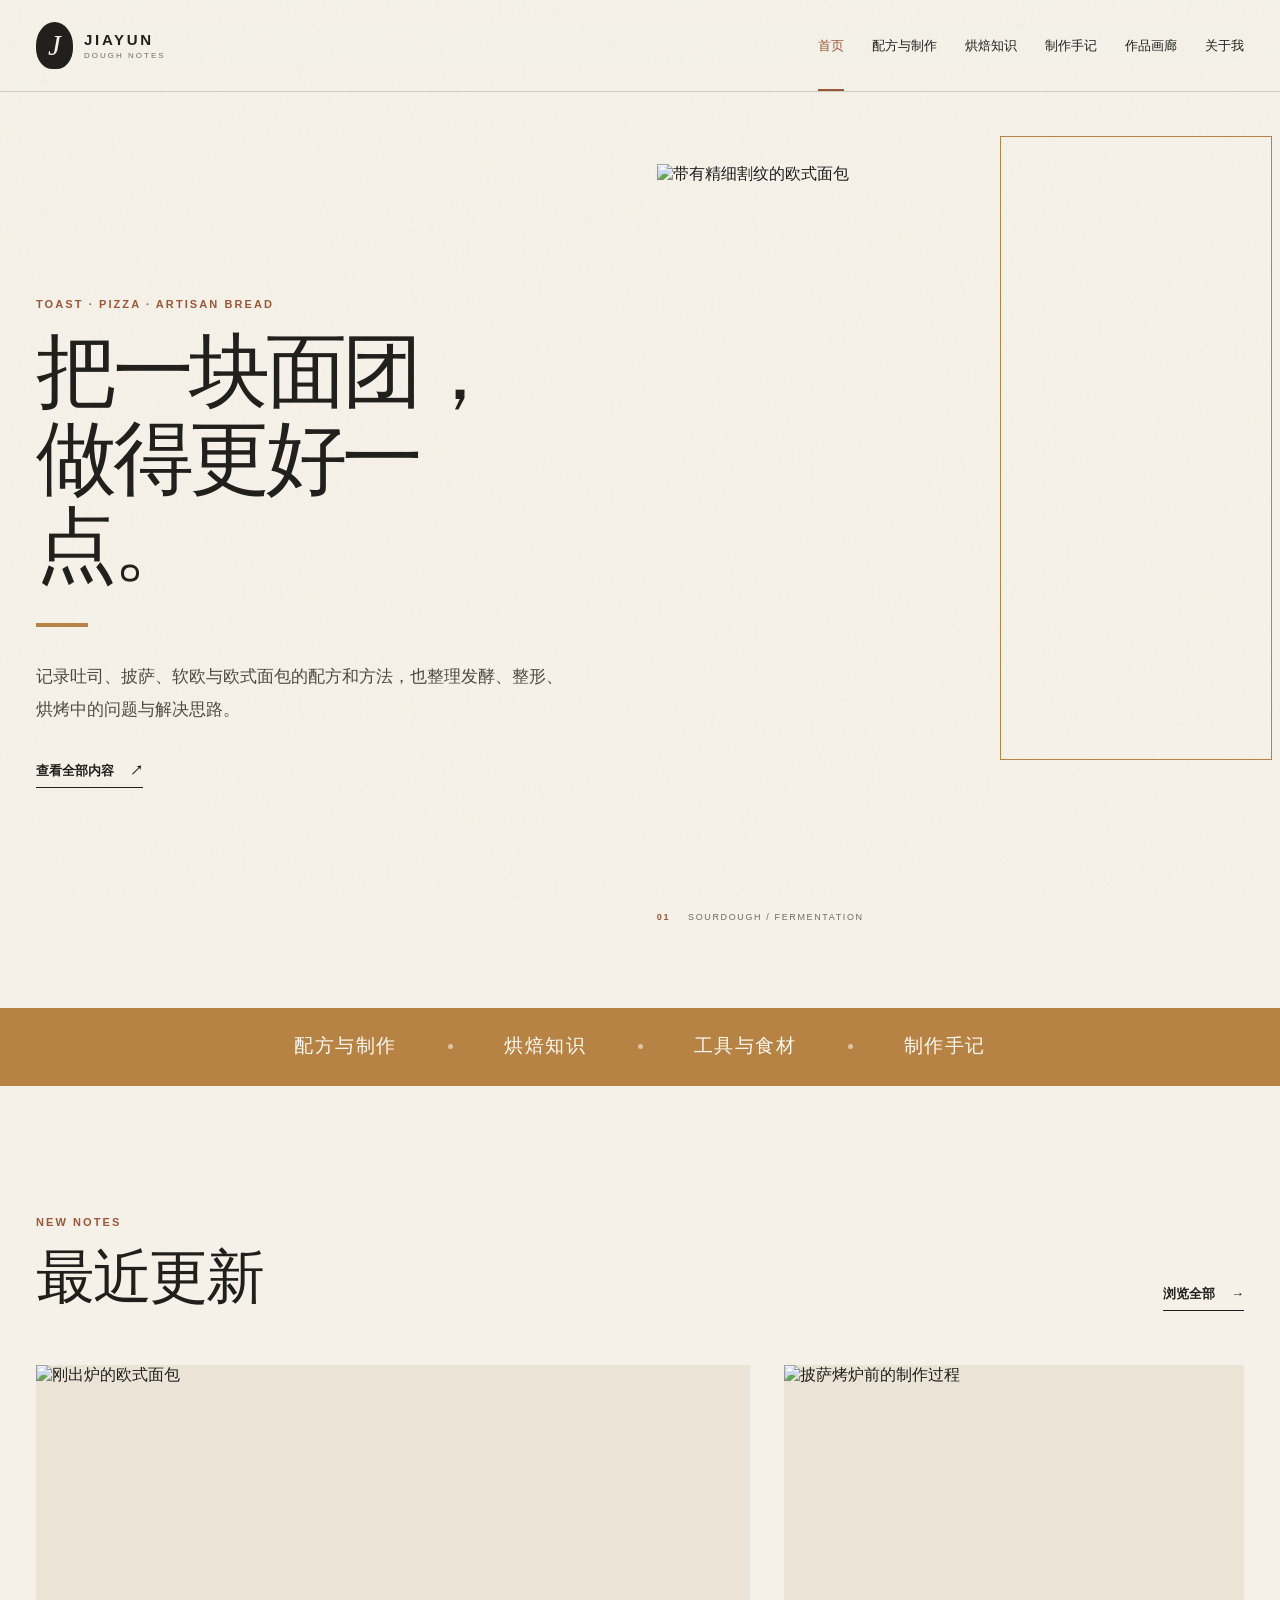
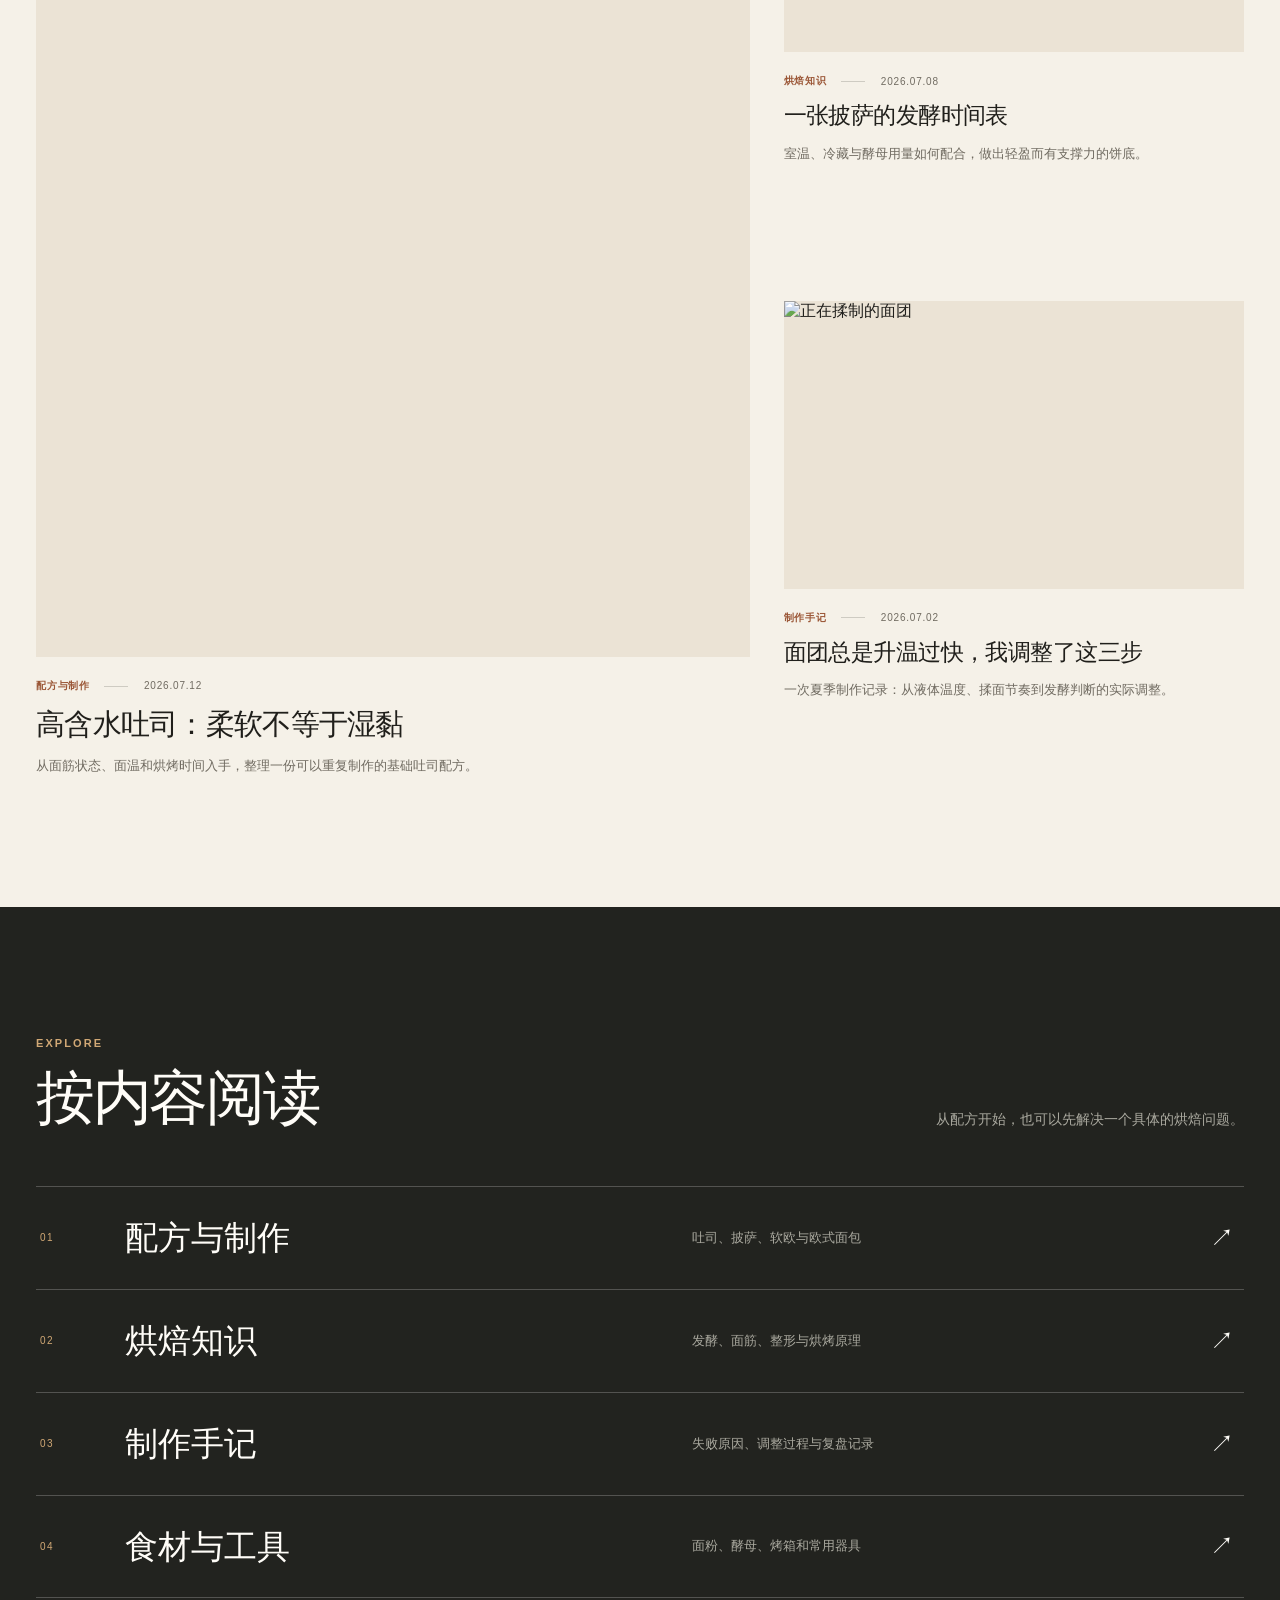
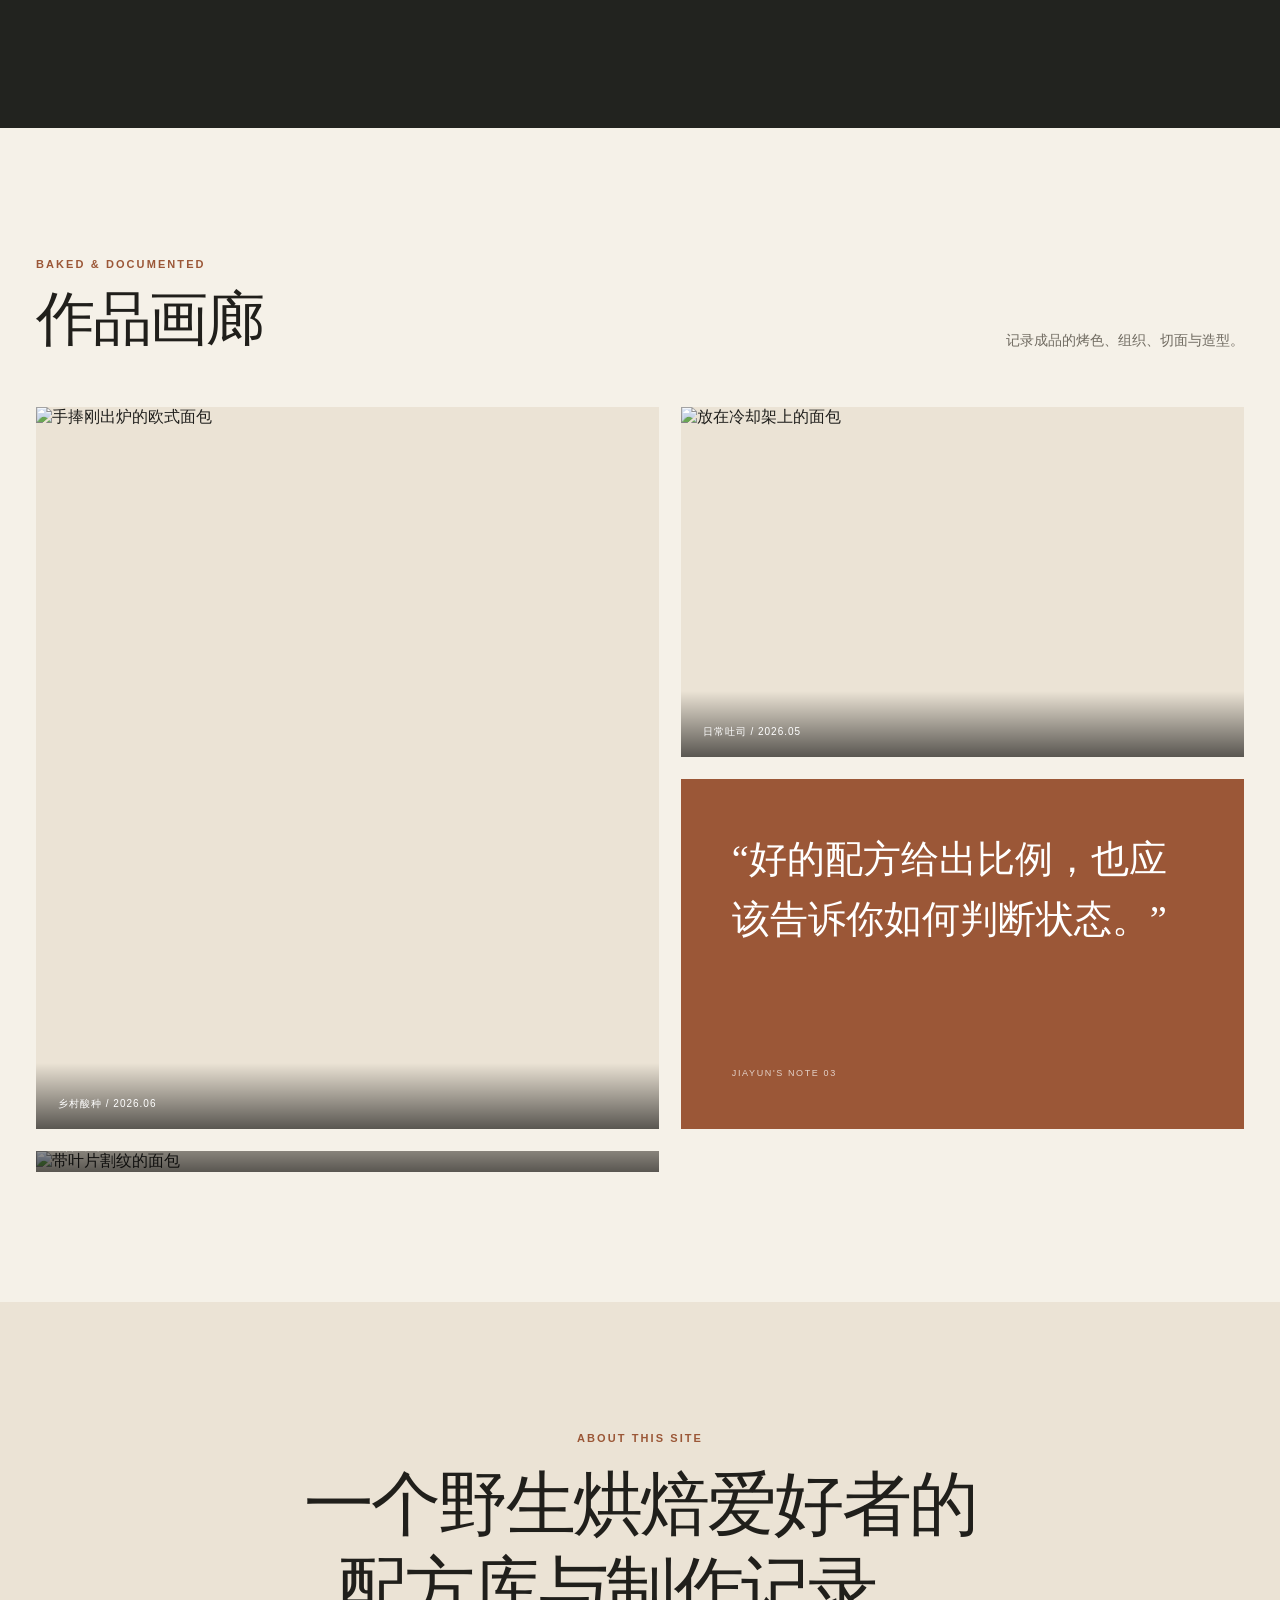
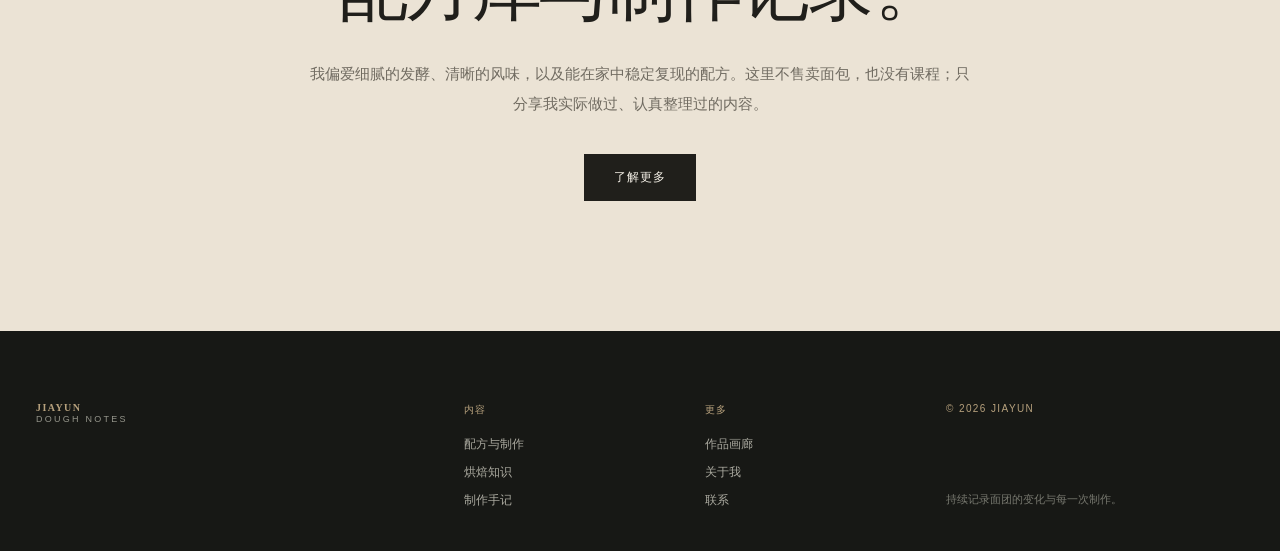
==== index.html @ 70ca7123 "Add files via upload" ====
<!doctype html>
<html lang="zh-CN">
  <head>
    <meta charset="UTF-8" />
    <meta name="viewport" content="width=device-width, initial-scale=1.0" />
    <meta name="description" content="Jiayun 的面团手记：吐司、披萨与欧式面包的配方、烘焙知识和制作记录。" />
    <title>Jiayun 的面团手记</title>
    <link rel="icon" href="public/favicon.svg" type="image/svg+xml" />
    <link rel="stylesheet" href="styles.css" />
    <script src="script.js" defer></script>
  </head>
  <body>
    <header class="site-header">
      <a class="brand" href="index.html" aria-label="返回首页">
        <span class="brand-mark">J</span>
        <span><b>JIAYUN</b><small>DOUGH NOTES</small></span>
      </a>
      <button class="menu-button" type="button" aria-label="打开菜单" aria-expanded="false">
        <span></span><span></span>
      </button>
      <nav class="main-nav" aria-label="主导航">
        <a class="active" href="index.html">首页</a>
        <a href="archive.html?category=recipe">配方与制作</a>
        <a href="archive.html?category=knowledge">烘焙知识</a>
        <a href="archive.html?category=journal">制作手记</a>
        <a href="#gallery">作品画廊</a>
        <a href="about.html">关于我</a>
      </nav>
    </header>

    <main>
      <section class="hero shell">
        <div class="hero-copy">
          <p class="eyebrow">TOAST · PIZZA · ARTISAN BREAD</p>
          <h1>把一块面团，<br />做得更好一点。</h1>
          <p class="hero-intro">记录吐司、披萨、软欧与欧式面包的配方和方法，也整理发酵、整形、烘烤中的问题与解决思路。</p>
          <a class="text-link" href="archive.html">查看全部内容 <span>↗</span></a>
        </div>
        <figure class="hero-visual">
          <img src="public/images/hero.jpg" alt="带有精细割纹的欧式面包" />
          <figcaption><span>01</span> SOURDOUGH / FERMENTATION</figcaption>
        </figure>
      </section>

      <section class="ticker" aria-label="网站内容范围">
        <div>配方与制作</div><i></i><div>烘焙知识</div><i></i><div>工具与食材</div><i></i><div>制作手记</div>
      </section>

      <section class="section shell" id="latest">
        <div class="section-heading">
          <div><p class="eyebrow">NEW NOTES</p><h2>最近更新</h2></div>
          <a class="text-link" href="archive.html">浏览全部 <span>→</span></a>
        </div>

        <div class="feature-grid">
          <article class="feature-card feature-card--lead">
            <a class="card-image" href="post.html"><img src="public/images/loaf.jpg" alt="刚出炉的欧式面包" /></a>
            <div class="card-copy">
              <p class="meta"><span>配方与制作</span><time datetime="2026-07-12">2026.07.12</time></p>
              <h3><a href="post.html">高含水吐司：柔软不等于湿黏</a></h3>
              <p>从面筋状态、面温和烘烤时间入手，整理一份可以重复制作的基础吐司配方。</p>
            </div>
          </article>

          <article class="feature-card">
            <a class="card-image" href="post.html"><img src="public/images/pizza-oven.jpg" alt="披萨烤炉前的制作过程" /></a>
            <div class="card-copy">
              <p class="meta"><span>烘焙知识</span><time datetime="2026-07-08">2026.07.08</time></p>
              <h3><a href="post.html">一张披萨的发酵时间表</a></h3>
              <p>室温、冷藏与酵母用量如何配合，做出轻盈而有支撑力的饼底。</p>
            </div>
          </article>

          <article class="feature-card">
            <a class="card-image" href="post.html"><img src="public/images/dough.jpg" alt="正在揉制的面团" /></a>
            <div class="card-copy">
              <p class="meta"><span>制作手记</span><time datetime="2026-07-02">2026.07.02</time></p>
              <h3><a href="post.html">面团总是升温过快，我调整了这三步</a></h3>
              <p>一次夏季制作记录：从液体温度、揉面节奏到发酵判断的实际调整。</p>
            </div>
          </article>
        </div>
      </section>

      <section class="section section--dark" id="categories">
        <div class="shell">
          <div class="section-heading section-heading--light">
            <div><p class="eyebrow">EXPLORE</p><h2>按内容阅读</h2></div>
            <p class="section-note">从配方开始，也可以先解决一个具体的烘焙问题。</p>
          </div>
          <div class="category-list">
            <a href="archive.html?category=recipe"><span>01</span><h3>配方与制作</h3><p>吐司、披萨、软欧与欧式面包</p><b>↗</b></a>
            <a href="archive.html?category=knowledge"><span>02</span><h3>烘焙知识</h3><p>发酵、面筋、整形与烘烤原理</p><b>↗</b></a>
            <a href="archive.html?category=journal"><span>03</span><h3>制作手记</h3><p>失败原因、调整过程与复盘记录</p><b>↗</b></a>
            <a href="archive.html?category=tools"><span>04</span><h3>食材与工具</h3><p>面粉、酵母、烤箱和常用器具</p><b>↗</b></a>
          </div>
        </div>
      </section>

      <section class="section shell" id="gallery">
        <div class="section-heading">
          <div><p class="eyebrow">BAKED & DOCUMENTED</p><h2>作品画廊</h2></div>
          <p class="section-note">记录成品的烤色、组织、切面与造型。</p>
        </div>
        <div class="gallery-grid">
          <figure class="gallery-item gallery-item--tall"><img src="public/images/hands.jpg" alt="手捧刚出炉的欧式面包" /><figcaption>乡村酸种 / 2026.06</figcaption></figure>
          <figure class="gallery-item"><img src="public/images/rack.jpg" alt="放在冷却架上的面包" /><figcaption>日常吐司 / 2026.05</figcaption></figure>
          <figure class="gallery-item gallery-item--text"><blockquote>“好的配方给出比例，也应该告诉你如何判断状态。”</blockquote><span>JIAYUN'S NOTE 03</span></figure>
          <figure class="gallery-item"><img src="public/images/loaf.jpg" alt="带叶片割纹的面包" /><figcaption>割纹练习 / 2026.04</figcaption></figure>
        </div>
      </section>

      <section class="about-strip">
        <div class="shell about-strip__inner">
          <p class="eyebrow">ABOUT THIS SITE</p>
          <h2>一个野生烘焙爱好者的<br />配方库与制作记录。</h2>
          <p>我偏爱细腻的发酵、清晰的风味，以及能在家中稳定复现的配方。这里不售卖面包，也没有课程；只分享我实际做过、认真整理过的内容。</p>
          <a class="button" href="about.html">了解更多</a>
        </div>
      </section>
    </main>

    <footer class="site-footer">
      <div class="shell footer-grid">
        <div><p class="footer-logo">JIAYUN<br /><span>DOUGH NOTES</span></p></div>
        <div><p>内容</p><a href="archive.html?category=recipe">配方与制作</a><a href="archive.html?category=knowledge">烘焙知识</a><a href="archive.html?category=journal">制作手记</a></div>
        <div><p>更多</p><a href="#gallery">作品画廊</a><a href="about.html">关于我</a><a href="mailto:hello@example.com">联系</a></div>
        <div class="footer-note"><p>© 2026 JIAYUN</p><span>持续记录面团的变化与每一次制作。</span></div>
      </div>
    </footer>
  </body>
</html>
---- styles.css ----
:root {
  --paper: #f5f1e8;
  --paper-deep: #ebe3d5;
  --ink: #201f1b;
  --muted: #706b61;
  --line: rgba(32, 31, 27, 0.18);
  --wheat: #b78345;
  --rust: #9b5737;
  --olive: #66705b;
  --dark: #22231f;
  --white: #fffdf8;
  --sans: Inter, "Helvetica Neue", "PingFang SC", "Microsoft YaHei", Arial, sans-serif;
  --serif: "Iowan Old Style", "Noto Serif SC", "Songti SC", STSong, Georgia, serif;
}

* { box-sizing: border-box; }

html { scroll-behavior: smooth; }

body {
  margin: 0;
  background: var(--paper);
  color: var(--ink);
  font-family: var(--sans);
  -webkit-font-smoothing: antialiased;
}

body::before {
  content: "";
  position: fixed;
  inset: 0;
  pointer-events: none;
  opacity: .22;
  z-index: 20;
  background-image: url("data:image/svg+xml,%3Csvg viewBox='0 0 160 160' xmlns='http://www.w3.org/2000/svg'%3E%3Cfilter id='n'%3E%3CfeTurbulence type='fractalNoise' baseFrequency='.9' numOctaves='3' stitchTiles='stitch'/%3E%3C/filter%3E%3Crect width='100%25' height='100%25' filter='url(%23n)' opacity='.08'/%3E%3C/svg%3E");
}

a { color: inherit; text-decoration: none; }
img { display: block; width: 100%; }
.shell { width: min(1280px, calc(100% - 72px)); margin-inline: auto; }

.site-header {
  height: 92px;
  width: 100%;
  display: flex;
  align-items: center;
  justify-content: space-between;
  padding: 0 36px;
  border-bottom: 1px solid var(--line);
  background: rgba(245, 241, 232, .91);
  backdrop-filter: blur(14px);
  position: sticky;
  top: 0;
  z-index: 10;
}

.brand { display: flex; align-items: center; gap: 11px; }
.brand-mark {
  display: grid;
  place-items: center;
  width: 37px;
  height: 47px;
  background: var(--ink);
  color: var(--paper);
  font: italic 29px/.9 var(--serif);
  border-radius: 50% 50% 44% 44%;
}
.brand > span:last-child { display: flex; flex-direction: column; line-height: 1; }
.brand b { font-size: 15px; letter-spacing: .18em; }
.brand small { margin-top: 5px; font-size: 8px; letter-spacing: .25em; color: var(--muted); }
.main-nav { display: flex; align-items: center; gap: 28px; font-size: 13px; }
.main-nav a { padding-block: 36px 34px; border-bottom: 2px solid transparent; transition: color .2s, border-color .2s; }
.main-nav a:hover, .main-nav a.active { color: var(--rust); border-color: var(--rust); }
.menu-button { display: none; }

.hero {
  min-height: calc(100vh - 92px);
  display: grid;
  grid-template-columns: .95fr 1.05fr;
  gap: clamp(36px, 7vw, 112px);
  align-items: center;
  padding-block: 72px 86px;
}

.eyebrow {
  margin: 0 0 18px;
  font-size: 11px;
  font-weight: 700;
  letter-spacing: .19em;
  color: var(--rust);
}

.hero h1, .page-intro h1, .article-header h1, .about-title h1 {
  margin: 0;
  font: 500 clamp(52px, 6.3vw, 96px)/1.08 var(--serif);
  letter-spacing: -.055em;
}

.hero h1::after {
  content: "";
  display: block;
  width: 52px;
  height: 4px;
  margin: 34px 0;
  background: var(--wheat);
}

.hero-intro { max-width: 530px; margin: 0 0 35px; font-size: 17px; line-height: 1.9; color: #4d4941; }
.text-link { display: inline-flex; align-items: center; gap: 16px; font-size: 13px; font-weight: 700; border-bottom: 1px solid var(--ink); padding-bottom: 7px; }
.text-link span { transition: transform .2s; }
.text-link:hover span { transform: translate(3px, -3px); }
.hero-visual { margin: 0; position: relative; }
.hero-visual::before {
  content: "";
  position: absolute;
  width: 46%;
  height: 82%;
  right: -28px;
  top: -28px;
  border: 1px solid var(--wheat);
  z-index: -1;
}
.hero-visual img { aspect-ratio: 4/5; object-fit: cover; object-position: center 45%; filter: saturate(.8) contrast(1.03); }
.hero-visual figcaption { display: flex; gap: 18px; margin-top: 14px; font-size: 9px; letter-spacing: .18em; color: var(--muted); }
.hero-visual figcaption span { color: var(--rust); font-weight: 700; }

.ticker {
  min-height: 78px;
  padding: 20px 36px;
  display: flex;
  align-items: center;
  justify-content: center;
  gap: clamp(18px, 4vw, 64px);
  background: var(--wheat);
  color: #fffaf1;
  font: 500 clamp(15px, 1.5vw, 21px)/1.3 var(--serif);
  letter-spacing: .08em;
}
.ticker i { width: 5px; height: 5px; background: currentColor; border-radius: 50%; opacity: .55; }

.section { padding-block: 130px; }
.section-heading { display: flex; justify-content: space-between; align-items: flex-end; margin-bottom: 54px; }
.section-heading h2 { margin: 0; font: 500 clamp(38px, 4.6vw, 64px)/1.1 var(--serif); letter-spacing: -.04em; }
.section-note { max-width: 390px; margin: 0; color: var(--muted); line-height: 1.8; font-size: 14px; }

.feature-grid { display: grid; grid-template-columns: 1.55fr 1fr; gap: 60px 34px; }
.feature-card { min-width: 0; }
.feature-card--lead { grid-row: span 2; }
.card-image { display: block; overflow: hidden; background: var(--paper-deep); }
.card-image img { aspect-ratio: 16/10; object-fit: cover; filter: saturate(.75); transition: transform .6s ease, filter .3s; }
.feature-card--lead .card-image img { aspect-ratio: 4/5; }
.card-image:hover img { transform: scale(1.025); filter: saturate(.92); }
.card-copy { padding-top: 22px; }
.meta { display: flex; gap: 16px; align-items: center; margin: 0 0 13px; color: var(--muted); font-size: 10px; letter-spacing: .08em; text-transform: uppercase; }
.meta span { color: var(--rust); font-weight: 700; }
.meta span::after { content: ""; display: inline-block; vertical-align: middle; width: 24px; height: 1px; margin-left: 14px; background: var(--line); }
.card-copy h3 { margin: 0 0 11px; font: 500 clamp(24px, 2.25vw, 38px)/1.28 var(--serif); letter-spacing: -.025em; }
.feature-card:not(.feature-card--lead) .card-copy h3 { font-size: clamp(21px, 1.8vw, 28px); }
.card-copy h3 a, .archive-card h2 a { background: linear-gradient(var(--rust), var(--rust)) 0 100%/0 1px no-repeat; transition: background-size .3s; }
.card-copy h3 a:hover, .archive-card h2 a:hover { background-size: 100% 1px; }
.card-copy > p:last-child { margin: 0; max-width: 560px; color: var(--muted); font-size: 13px; line-height: 1.8; }

.section--dark { background: var(--dark); color: var(--white); }
.section-heading--light { align-items: end; }
.section-heading--light .section-note { color: #aaa99f; }
.section-heading--light .eyebrow { color: #d1a875; }
.category-list { border-top: 1px solid rgba(255,255,255,.22); }
.category-list a {
  display: grid;
  grid-template-columns: 65px 1.1fr 1fr 30px;
  align-items: center;
  gap: 20px;
  padding: 31px 4px;
  border-bottom: 1px solid rgba(255,255,255,.22);
  transition: padding .25s, background .25s;
}
.category-list a:hover { padding-inline: 18px; background: rgba(255,255,255,.04); }
.category-list span { color: #d1a875; font-size: 10px; letter-spacing: .15em; }
.category-list h3 { margin: 0; font: 400 clamp(24px, 2.6vw, 38px)/1.2 var(--serif); }
.category-list p { margin: 0; color: #aaa99f; font-size: 13px; }
.category-list b { font-size: 24px; font-weight: 400; }

.gallery-grid { display: grid; grid-template-columns: 1.05fr .95fr; grid-template-rows: repeat(2, minmax(240px, 350px)); gap: 22px; }
.gallery-item { margin: 0; position: relative; overflow: hidden; background: var(--paper-deep); }
.gallery-item--tall { grid-row: 1 / 3; }
.gallery-item img { width: 100%; height: 100%; object-fit: cover; filter: saturate(.7); transition: transform .6s, filter .3s; }
.gallery-item:hover img { transform: scale(1.025); filter: saturate(.9); }
.gallery-item figcaption { position: absolute; inset: auto 0 0; padding: 34px 22px 18px; background: linear-gradient(transparent, rgba(0,0,0,.62)); color: white; font-size: 10px; letter-spacing: .1em; }
.gallery-item--text { display: flex; flex-direction: column; justify-content: space-between; padding: clamp(28px, 4vw, 60px); background: var(--rust); color: white; }
.gallery-item--text blockquote { margin: 0; max-width: 600px; font: 400 clamp(24px, 3vw, 42px)/1.55 var(--serif); }
.gallery-item--text span { font-size: 9px; letter-spacing: .18em; opacity: .72; }

.about-strip { padding-block: 130px; background: var(--paper-deep); text-align: center; }
.about-strip__inner { max-width: 880px; }
.about-strip h2 { margin: 0 auto 28px; font: 500 clamp(42px, 5.5vw, 72px)/1.2 var(--serif); letter-spacing: -.04em; }
.about-strip__inner > p:not(.eyebrow) { max-width: 660px; margin: 0 auto 35px; color: var(--muted); font-size: 15px; line-height: 2; }
.button { display: inline-block; padding: 15px 30px; background: var(--ink); color: var(--paper); font-size: 12px; letter-spacing: .08em; transition: background .2s, transform .2s; }
.button:hover { background: var(--rust); transform: translateY(-2px); }

.site-footer { padding-block: 72px 42px; background: #171815; color: #e5dfd4; }
.footer-grid { display: grid; grid-template-columns: 1.5fr .75fr .75fr 1.2fr; gap: 55px; }
.footer-logo { margin: 0; font: 600 27px/1.05 var(--serif); letter-spacing: .05em; }
.footer-logo span { font: 9px/1 var(--sans); letter-spacing: .25em; color: #95958b; }
.footer-grid > div:not(:first-child) { display: flex; flex-direction: column; align-items: flex-start; gap: 11px; }
.footer-grid > div > p:first-child { margin: 0 0 8px; color: #b7a17d; font-size: 10px; letter-spacing: .14em; text-transform: uppercase; }
.footer-grid a { font-size: 12px; color: #aaa99f; }
.footer-grid a:hover { color: white; }
.footer-note { justify-content: space-between; }
.footer-note span { color: #77786f; font-size: 11px; line-height: 1.7; }

/* Archive */
.archive-page { padding-block: 110px 140px; min-height: 80vh; }
.page-intro { display: grid; grid-template-columns: 1fr 1fr; align-items: end; gap: 40px; padding-bottom: 70px; border-bottom: 1px solid var(--line); }
.page-intro .eyebrow { grid-column: 1 / -1; margin-bottom: -12px; }
.page-intro h1 { font-size: clamp(56px, 7vw, 96px); }
.page-intro > p:last-child { margin: 0 0 10px; max-width: 480px; color: var(--muted); line-height: 1.8; }
.filters { display: flex; gap: 28px; padding: 27px 0; margin-bottom: 55px; border-bottom: 1px solid var(--line); overflow-x: auto; scrollbar-width: none; }
.filters a { flex: none; color: var(--muted); font-size: 12px; padding-bottom: 4px; border-bottom: 1px solid transparent; }
.filters a.active { color: var(--rust); border-color: var(--rust); }
.archive-grid { display: grid; grid-template-columns: repeat(3, 1fr); gap: 64px 28px; }
.archive-card[hidden] { display: none; }
.archive-card > a:first-child { display: block; overflow: hidden; }
.archive-card img { aspect-ratio: 4/3; object-fit: cover; filter: saturate(.72); transition: transform .5s; }
.archive-card > a:first-child:hover img { transform: scale(1.03); }
.archive-card .meta { margin-top: 18px; }
.archive-card h2 { margin: 0 0 9px; font: 500 24px/1.35 var(--serif); }
.archive-card > p:last-child { margin: 0; color: var(--muted); font-size: 12px; line-height: 1.7; }
.empty-state { padding: 90px 0; text-align: center; color: var(--muted); }

/* Article */
.article-header { max-width: 1000px; padding-block: 110px 70px; text-align: center; }
.article-header h1 { font-size: clamp(54px, 7vw, 92px); }
.article-deck { max-width: 680px; margin: 30px auto; color: var(--muted); font: 400 18px/1.8 var(--serif); }
.article-byline { display: flex; justify-content: center; flex-wrap: wrap; gap: 24px; color: var(--muted); font-size: 10px; letter-spacing: .08em; }
.article-hero { margin: 0; padding: 0 36px; }
.article-hero img { width: 100%; max-height: 78vh; object-fit: cover; object-position: center 53%; }
.article-layout { display: grid; grid-template-columns: 220px minmax(0, 700px); gap: clamp(45px, 8vw, 130px); justify-content: center; padding-block: 100px 130px; }
.article-aside { position: sticky; top: 130px; align-self: start; display: flex; flex-direction: column; gap: 13px; padding-top: 18px; border-top: 1px solid var(--ink); }
.article-aside p { margin: 0 0 9px; color: var(--rust); font-size: 10px; letter-spacing: .12em; }
.article-aside a { color: var(--muted); font-size: 12px; }
.article-aside a:hover { color: var(--rust); }
.article-body { font: 400 17px/2 var(--serif); }
.article-body > .lead { margin-top: 0; font-size: 22px; line-height: 1.8; }
.article-body h2 { scroll-margin-top: 130px; margin: 70px 0 20px; font: 600 34px/1.3 var(--serif); letter-spacing: -.02em; }
.article-body p { margin: 0 0 22px; }
.article-body figure { margin: 55px 0; }
.article-body figure img { max-height: 650px; object-fit: cover; }
.article-body figcaption { margin-top: 12px; color: var(--muted); font: 11px/1.7 var(--sans); }
.article-body table { width: 100%; border-collapse: collapse; margin: 25px 0 45px; font: 13px/1.5 var(--sans); }
.article-body th, .article-body td { padding: 14px 12px; border-bottom: 1px solid var(--line); text-align: left; }
.article-body td:last-child { text-align: right; color: var(--muted); }
.article-body ol { margin: 0; padding-left: 25px; }
.article-body li { margin-bottom: 16px; padding-left: 8px; }
.note-box { margin: 42px 0; padding: 28px 32px; background: var(--paper-deep); border-left: 3px solid var(--wheat); }
.note-box span { color: var(--rust); font: 700 10px/1 var(--sans); letter-spacing: .13em; }
.note-box p { margin: 12px 0 0; }
.article-end { margin-top: 60px !important; text-align: center; color: var(--muted); font: 10px/1 var(--sans); letter-spacing: .18em; }
.next-reading { padding-bottom: 130px; }
.next-reading > a { display: grid; grid-template-columns: 100px 1fr 50px; align-items: center; gap: 20px; padding: 30px 0; border-block: 1px solid var(--line); }
.next-reading span { font-size: 11px; color: var(--muted); }
.next-reading h2 { margin: 0; font: 500 clamp(26px, 3vw, 42px)/1.3 var(--serif); }
.next-reading b { font-size: 30px; font-weight: 400; }

/* About */
.about-page { display: grid; grid-template-columns: .82fr 1.18fr; gap: 30px 90px; padding-block: 110px 140px; }
.about-title { grid-column: 1 / -1; padding-bottom: 65px; }
.about-title h1 { font-size: clamp(58px, 7vw, 104px); }
.about-image img { height: 750px; object-fit: cover; filter: saturate(.72); }
.about-copy { padding-top: 90px; max-width: 580px; }
.about-copy h2 { margin: 0 0 30px; font: 500 40px/1.3 var(--serif); }
.about-copy > p { margin: 0 0 24px; color: #4d4941; font: 400 16px/2 var(--serif); }
.about-facts { margin-top: 55px; border-top: 1px solid var(--line); }
.about-facts div { display: grid; grid-template-columns: 100px 1fr; gap: 18px; padding: 19px 0; border-bottom: 1px solid var(--line); }
.about-facts span { color: var(--muted); font-size: 10px; }
.about-facts b { font-size: 12px; font-weight: 500; }

@media (max-width: 900px) {
  .shell { width: min(100% - 40px, 720px); }
  .site-header { height: 74px; padding-inline: 20px; }
  .main-nav { position: fixed; inset: 74px 0 auto; display: none; flex-direction: column; align-items: stretch; gap: 0; padding: 28px 20px 34px; background: var(--paper); border-bottom: 1px solid var(--line); }
  .main-nav a { padding: 15px 0; border-bottom: 1px solid var(--line); font: 500 22px/1.2 var(--serif); }
  .main-nav a.active { border-bottom-color: var(--rust); }
  .menu-open .main-nav { display: flex; }
  .menu-button { display: flex; width: 40px; height: 40px; padding: 10px 3px; border: 0; background: transparent; flex-direction: column; justify-content: center; gap: 7px; }
  .menu-button span { width: 30px; height: 1px; background: var(--ink); transition: transform .2s; }
  .menu-open .menu-button span:first-child { transform: translateY(4px) rotate(45deg); }
  .menu-open .menu-button span:last-child { transform: translateY(-4px) rotate(-45deg); }
  .hero { min-height: auto; grid-template-columns: 1fr; padding-block: 70px 80px; }
  .hero-copy { max-width: 650px; }
  .hero h1 { font-size: clamp(51px, 12vw, 76px); }
  .hero-visual { width: calc(100% - 18px); margin-left: auto; }
  .ticker { justify-content: flex-start; overflow-x: auto; white-space: nowrap; }
  .section { padding-block: 90px; }
  .feature-grid { grid-template-columns: 1fr 1fr; }
  .feature-card--lead { grid-column: 1 / -1; grid-row: auto; }
  .feature-card--lead .card-image img { aspect-ratio: 16/10; }
  .category-list a { grid-template-columns: 45px 1fr 30px; }
  .category-list p { display: none; }
  .footer-grid { grid-template-columns: 1fr 1fr; }
  .page-intro { grid-template-columns: 1fr; }
  .page-intro .eyebrow { margin-bottom: 0; }
  .archive-grid { grid-template-columns: 1fr 1fr; }
  .article-layout { grid-template-columns: 1fr; }
  .article-aside { display: none; }
  .about-page { grid-template-columns: 1fr; }
  .about-title { grid-column: auto; }
  .about-image img { height: 75vh; max-height: 680px; }
  .about-copy { padding-top: 40px; }
}

@media (max-width: 600px) {
  .shell { width: calc(100% - 32px); }
  .brand-mark { width: 32px; height: 41px; font-size: 25px; }
  .brand b { font-size: 13px; }
  .hero { gap: 52px; padding-block: 55px 68px; }
  .hero h1 { font-size: 48px; }
  .hero h1::after { margin-block: 27px; }
  .hero-intro { font-size: 15px; }
  .hero-visual::before { right: -12px; top: -12px; }
  .ticker { min-height: 63px; padding-inline: 20px; font-size: 14px; }
  .section { padding-block: 74px; }
  .section-heading { align-items: flex-start; gap: 24px; margin-bottom: 36px; }
  .section-heading h2 { font-size: 40px; }
  .section-heading .text-link { display: none; }
  .section-heading--light { flex-direction: column; }
  .feature-grid { grid-template-columns: 1fr; gap: 54px; }
  .feature-card--lead { grid-column: auto; }
  .feature-card--lead .card-image img, .card-image img { aspect-ratio: 4/3; }
  .category-list a { grid-template-columns: 34px 1fr 24px; padding-block: 25px; }
  .category-list h3 { font-size: 25px; }
  .gallery-grid { grid-template-columns: 1fr; grid-template-rows: 420px 260px 300px 260px; }
  .gallery-item--tall { grid-row: auto; }
  .about-strip { padding-block: 85px; }
  .about-strip h2 { font-size: 40px; }
  .footer-grid { grid-template-columns: 1fr 1fr; gap: 46px 25px; }
  .footer-grid > div:first-child, .footer-note { grid-column: 1 / -1; }
  .archive-page { padding-block: 70px 100px; }
  .page-intro { padding-bottom: 48px; }
  .page-intro h1 { font-size: 53px; }
  .filters { margin-inline: -16px; padding-inline: 16px; gap: 24px; }
  .archive-grid { grid-template-columns: 1fr; gap: 54px; }
  .article-header { padding-block: 75px 50px; }
  .article-header h1 { font-size: 46px; }
  .article-deck { font-size: 16px; }
  .article-hero { padding: 0; }
  .article-hero img { aspect-ratio: 4/5; }
  .article-layout { padding-block: 70px 90px; }
  .article-body { font-size: 16px; }
  .article-body > .lead { font-size: 20px; }
  .article-body h2 { font-size: 29px; }
  .next-reading > a { grid-template-columns: 1fr 30px; }
  .next-reading span { grid-column: 1 / -1; }
  .about-page { padding-block: 75px 100px; }
  .about-title { padding-bottom: 35px; }
  .about-title h1 { font-size: 52px; }
  .about-image img { height: 65vh; }
}

@media (prefers-reduced-motion: reduce) {
  * { scroll-behavior: auto !important; transition-duration: 0.01ms !important; }
}
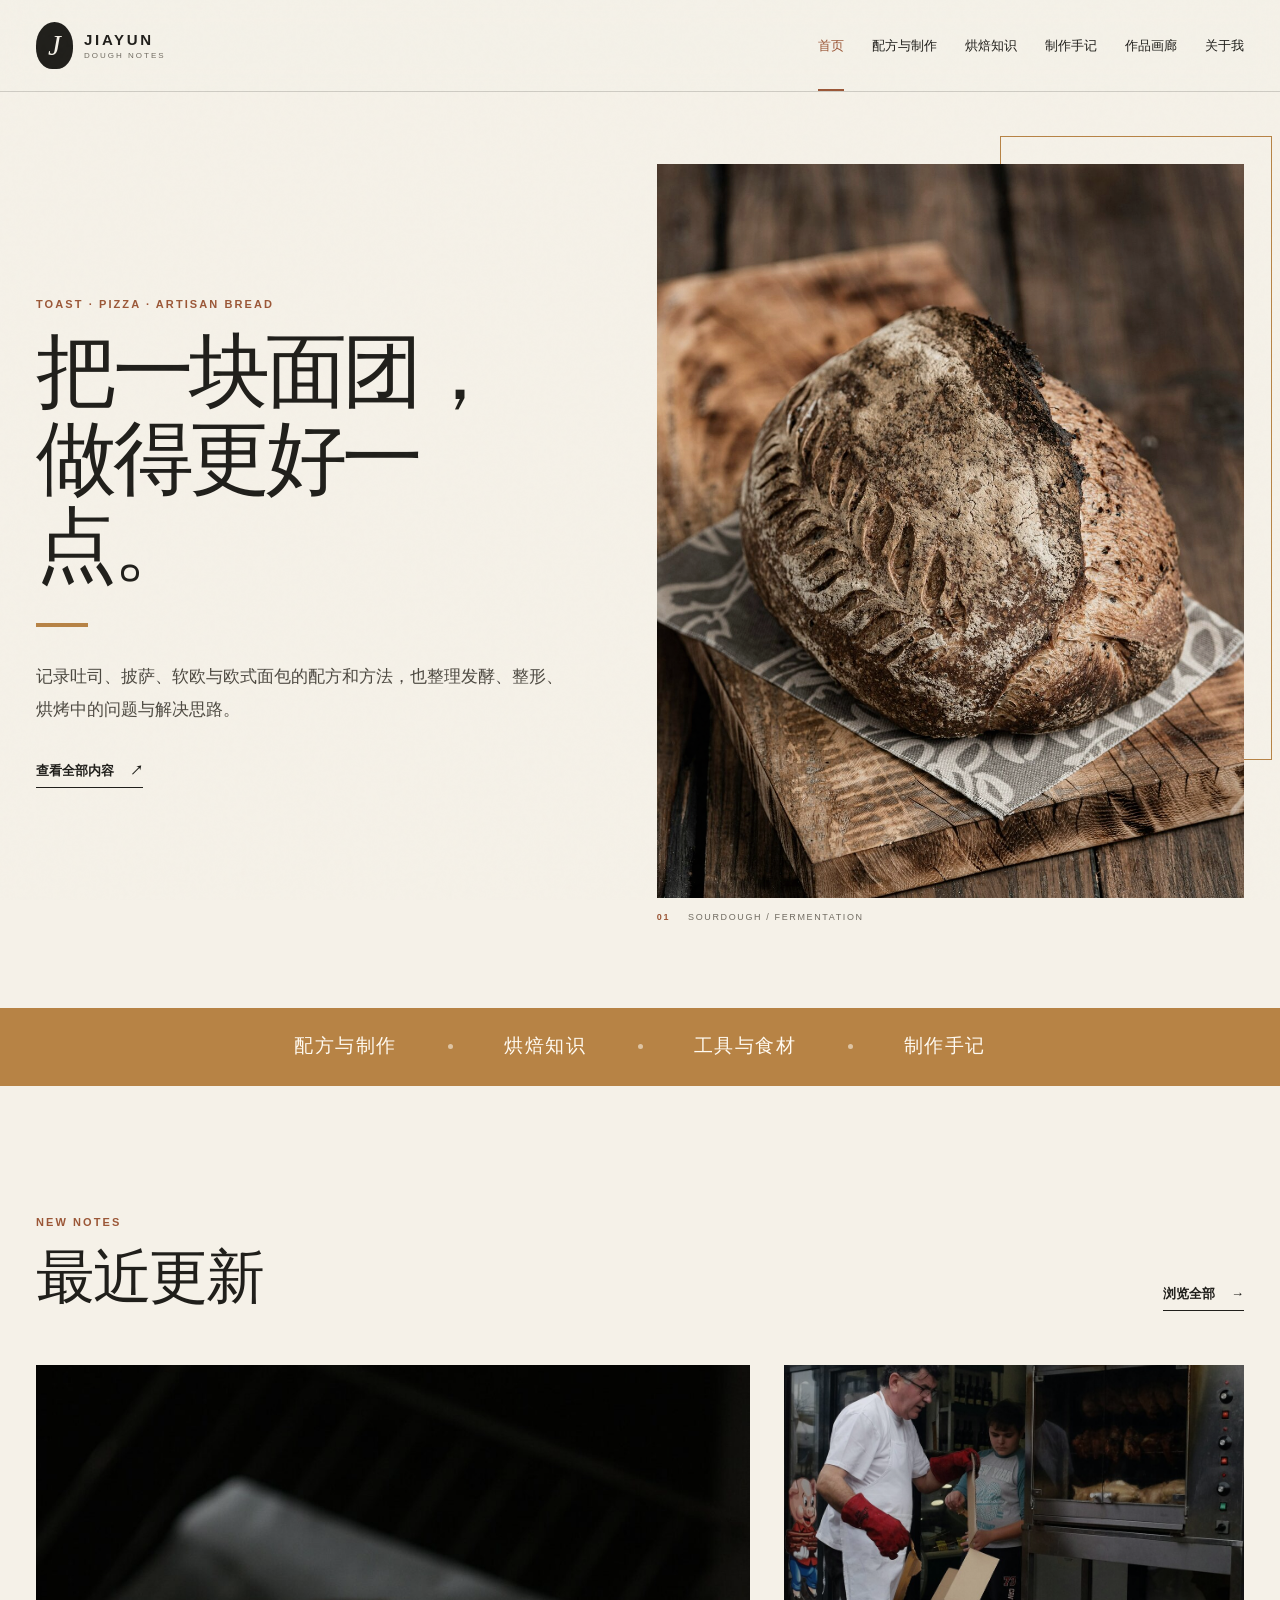
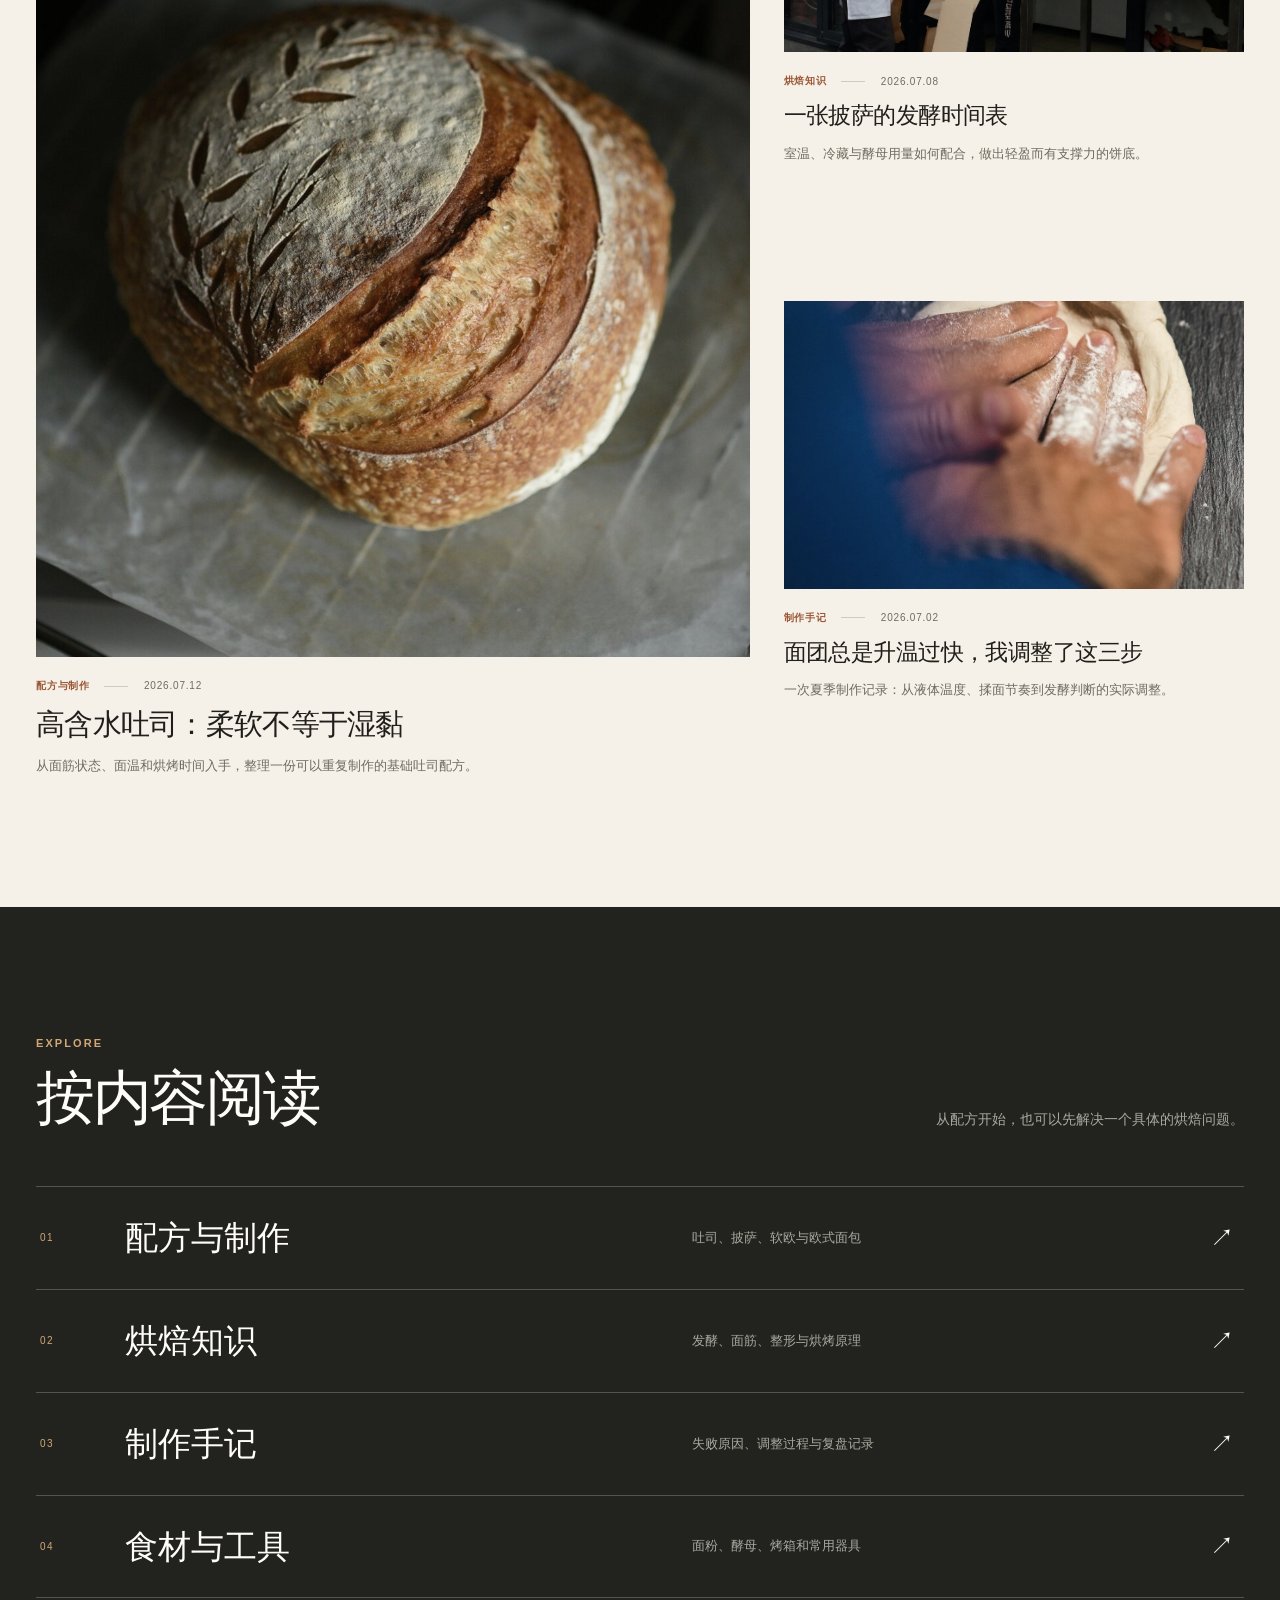
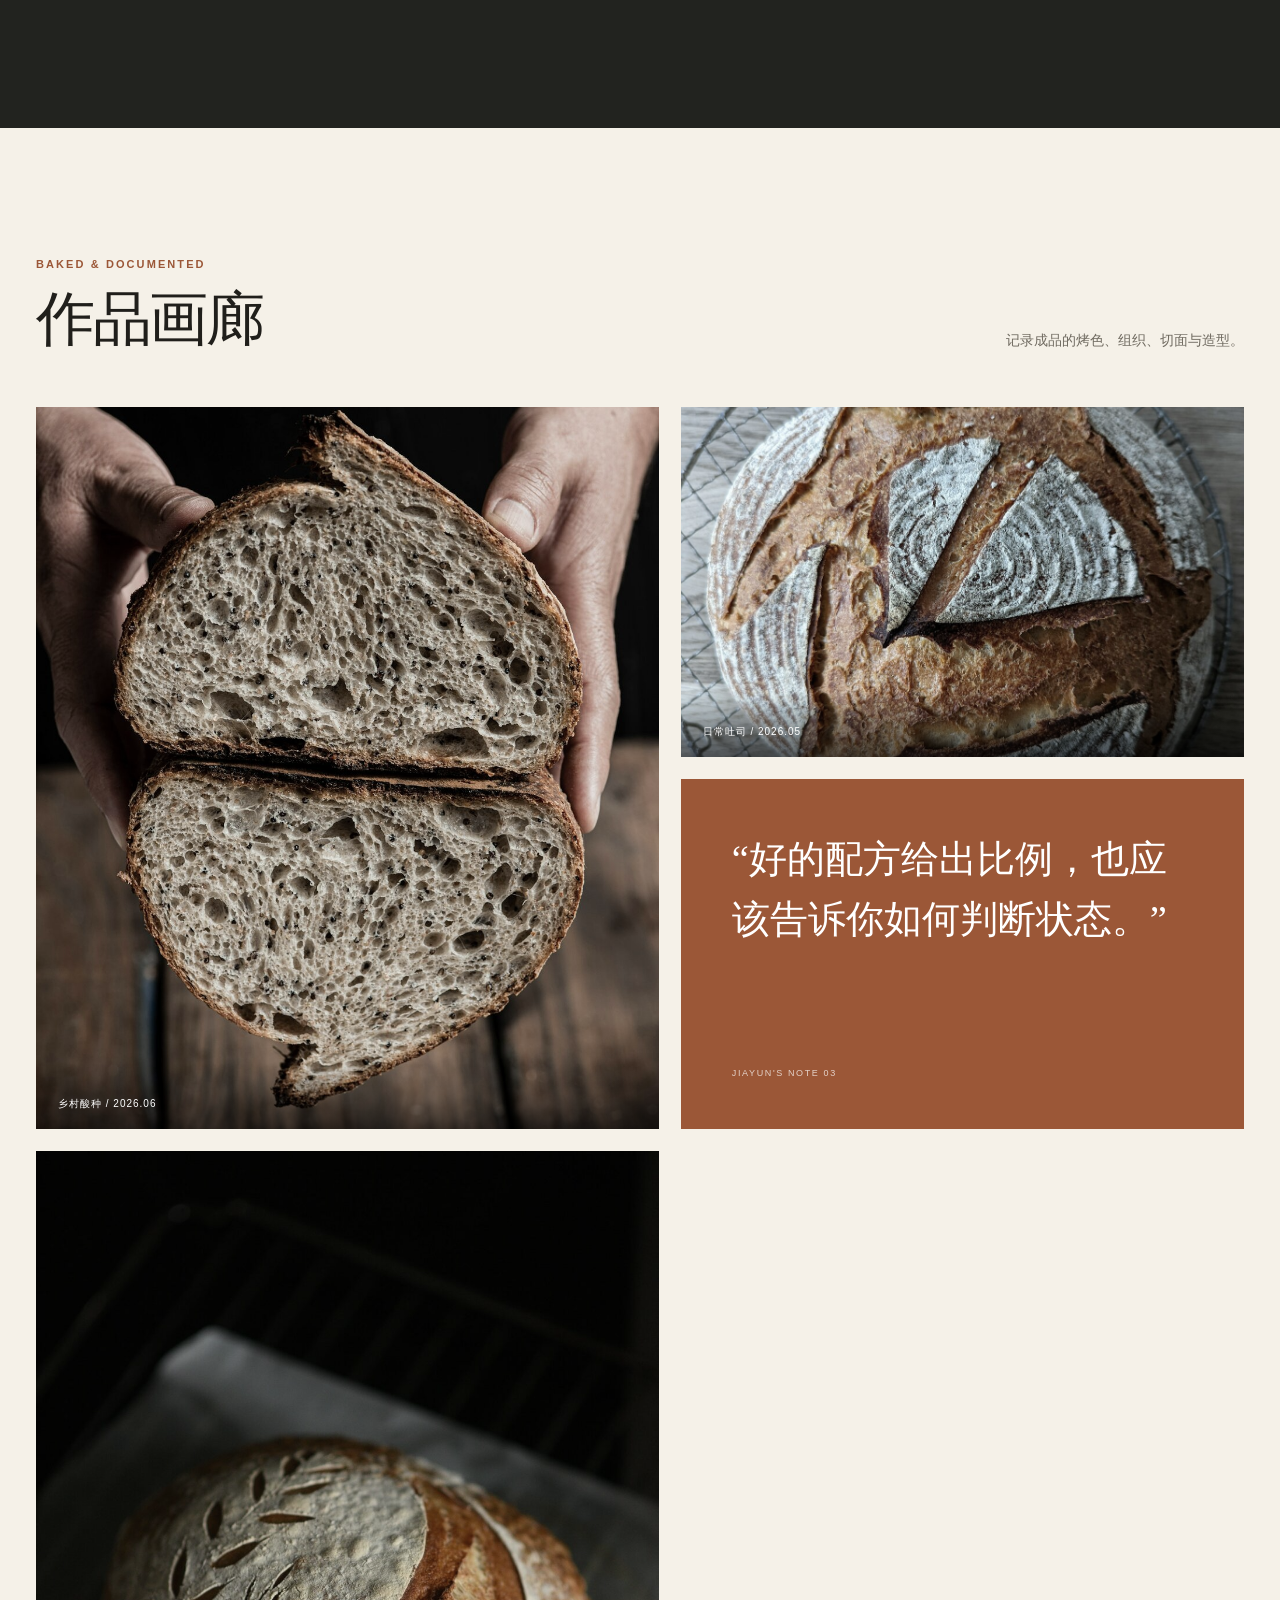
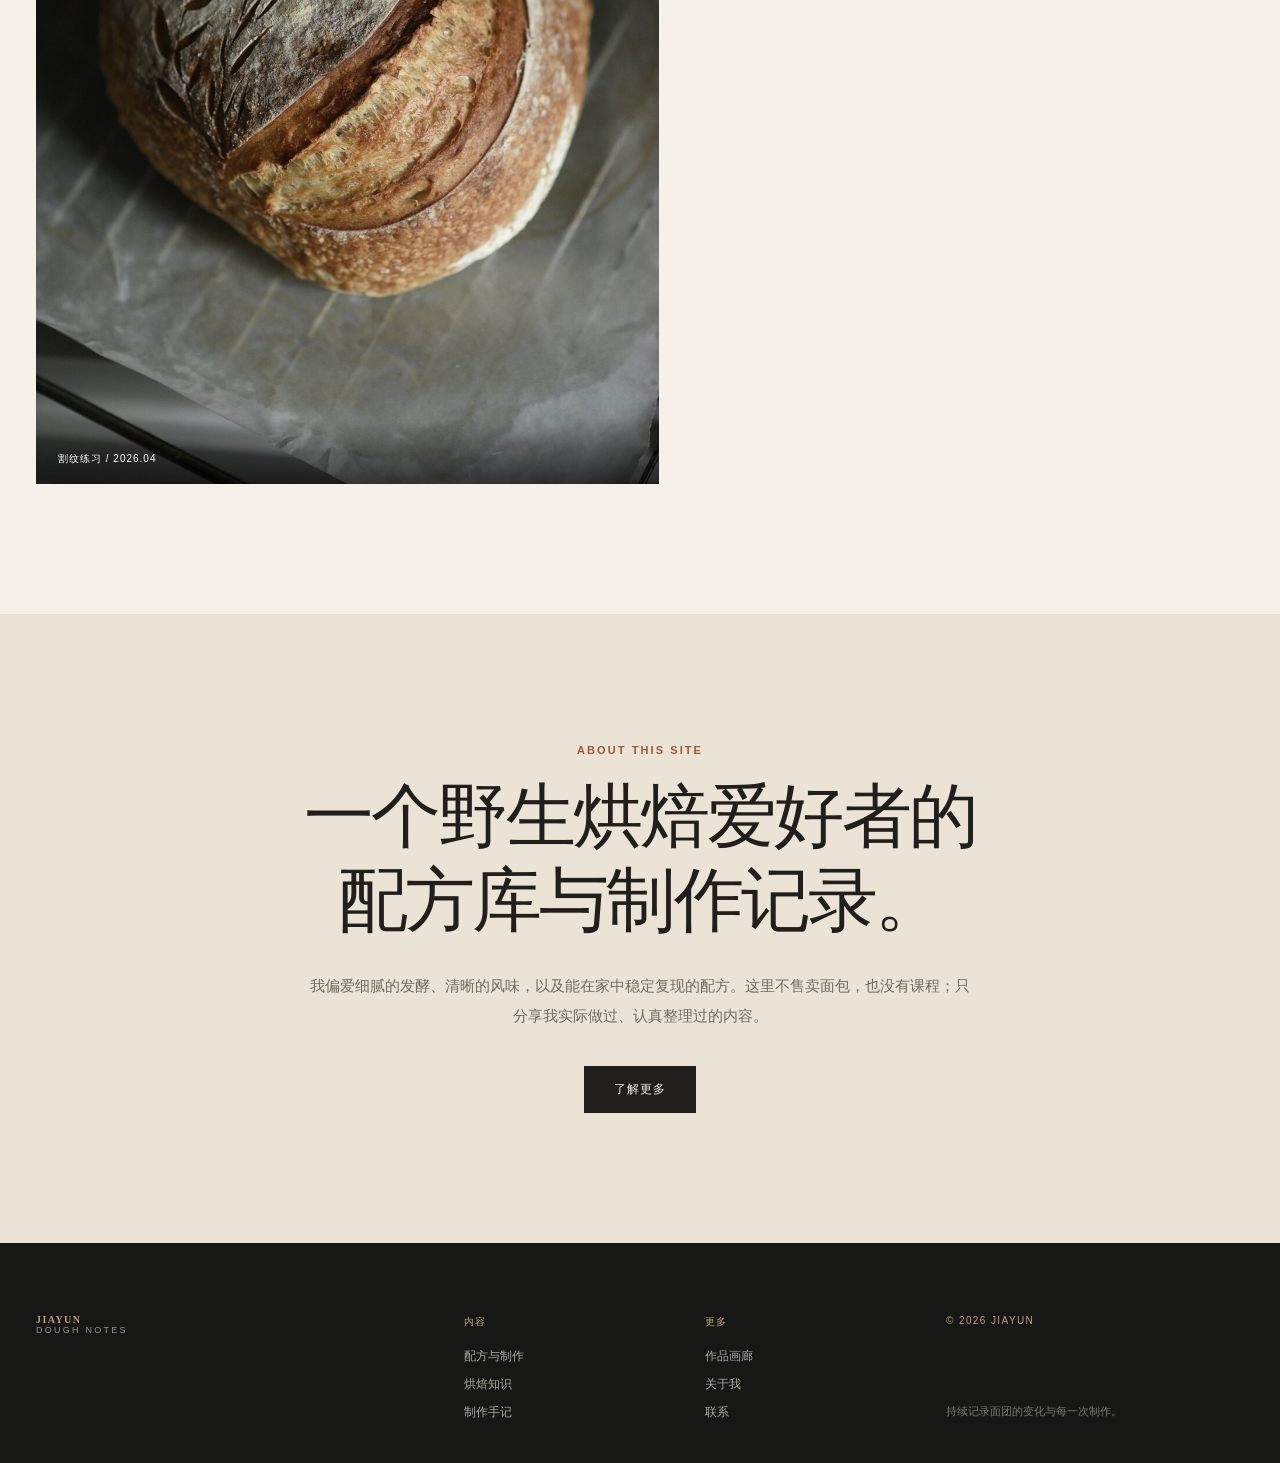
==== commit 99e11be2: "Add files via upload" ====
--- a/index.html
+++ b/index.html
@@ -5,7 +5,7 @@
     <meta name="viewport" content="width=device-width, initial-scale=1.0" />
     <meta name="description" content="Jiayun 的面团手记：吐司、披萨与欧式面包的配方、烘焙知识和制作记录。" />
     <title>Jiayun 的面团手记</title>
-    <link rel="icon" href="public/favicon.svg" type="image/svg+xml" />
+    <link rel="icon" href="favicon.svg" type="image/svg+xml" />
     <link rel="stylesheet" href="styles.css" />
     <script src="script.js" defer></script>
   </head>
@@ -37,7 +37,7 @@
           <a class="text-link" href="archive.html">查看全部内容 <span>↗</span></a>
         </div>
         <figure class="hero-visual">
-          <img src="public/images/hero.jpg" alt="带有精细割纹的欧式面包" />
+          <img src="hero.jpg" alt="带有精细割纹的欧式面包" />
           <figcaption><span>01</span> SOURDOUGH / FERMENTATION</figcaption>
         </figure>
       </section>
@@ -54,7 +54,7 @@
 
         <div class="feature-grid">
           <article class="feature-card feature-card--lead">
-            <a class="card-image" href="post.html"><img src="public/images/loaf.jpg" alt="刚出炉的欧式面包" /></a>
+            <a class="card-image" href="post.html"><img src="loaf.jpg" alt="刚出炉的欧式面包" /></a>
             <div class="card-copy">
               <p class="meta"><span>配方与制作</span><time datetime="2026-07-12">2026.07.12</time></p>
               <h3><a href="post.html">高含水吐司：柔软不等于湿黏</a></h3>
@@ -63,7 +63,7 @@
           </article>
 
           <article class="feature-card">
-            <a class="card-image" href="post.html"><img src="public/images/pizza-oven.jpg" alt="披萨烤炉前的制作过程" /></a>
+            <a class="card-image" href="post.html"><img src="pizza-oven.jpg" alt="披萨烤炉前的制作过程" /></a>
             <div class="card-copy">
               <p class="meta"><span>烘焙知识</span><time datetime="2026-07-08">2026.07.08</time></p>
               <h3><a href="post.html">一张披萨的发酵时间表</a></h3>
@@ -72,7 +72,7 @@
           </article>
 
           <article class="feature-card">
-            <a class="card-image" href="post.html"><img src="public/images/dough.jpg" alt="正在揉制的面团" /></a>
+            <a class="card-image" href="post.html"><img src="dough.jpg" alt="正在揉制的面团" /></a>
             <div class="card-copy">
               <p class="meta"><span>制作手记</span><time datetime="2026-07-02">2026.07.02</time></p>
               <h3><a href="post.html">面团总是升温过快，我调整了这三步</a></h3>
@@ -103,10 +103,10 @@
           <p class="section-note">记录成品的烤色、组织、切面与造型。</p>
         </div>
         <div class="gallery-grid">
-          <figure class="gallery-item gallery-item--tall"><img src="public/images/hands.jpg" alt="手捧刚出炉的欧式面包" /><figcaption>乡村酸种 / 2026.06</figcaption></figure>
-          <figure class="gallery-item"><img src="public/images/rack.jpg" alt="放在冷却架上的面包" /><figcaption>日常吐司 / 2026.05</figcaption></figure>
+          <figure class="gallery-item gallery-item--tall"><img src="hands.jpg" alt="手捧刚出炉的欧式面包" /><figcaption>乡村酸种 / 2026.06</figcaption></figure>
+          <figure class="gallery-item"><img src="rack.jpg" alt="放在冷却架上的面包" /><figcaption>日常吐司 / 2026.05</figcaption></figure>
           <figure class="gallery-item gallery-item--text"><blockquote>“好的配方给出比例，也应该告诉你如何判断状态。”</blockquote><span>JIAYUN'S NOTE 03</span></figure>
-          <figure class="gallery-item"><img src="public/images/loaf.jpg" alt="带叶片割纹的面包" /><figcaption>割纹练习 / 2026.04</figcaption></figure>
+          <figure class="gallery-item"><img src="loaf.jpg" alt="带叶片割纹的面包" /><figcaption>割纹练习 / 2026.04</figcaption></figure>
         </div>
       </section>
 
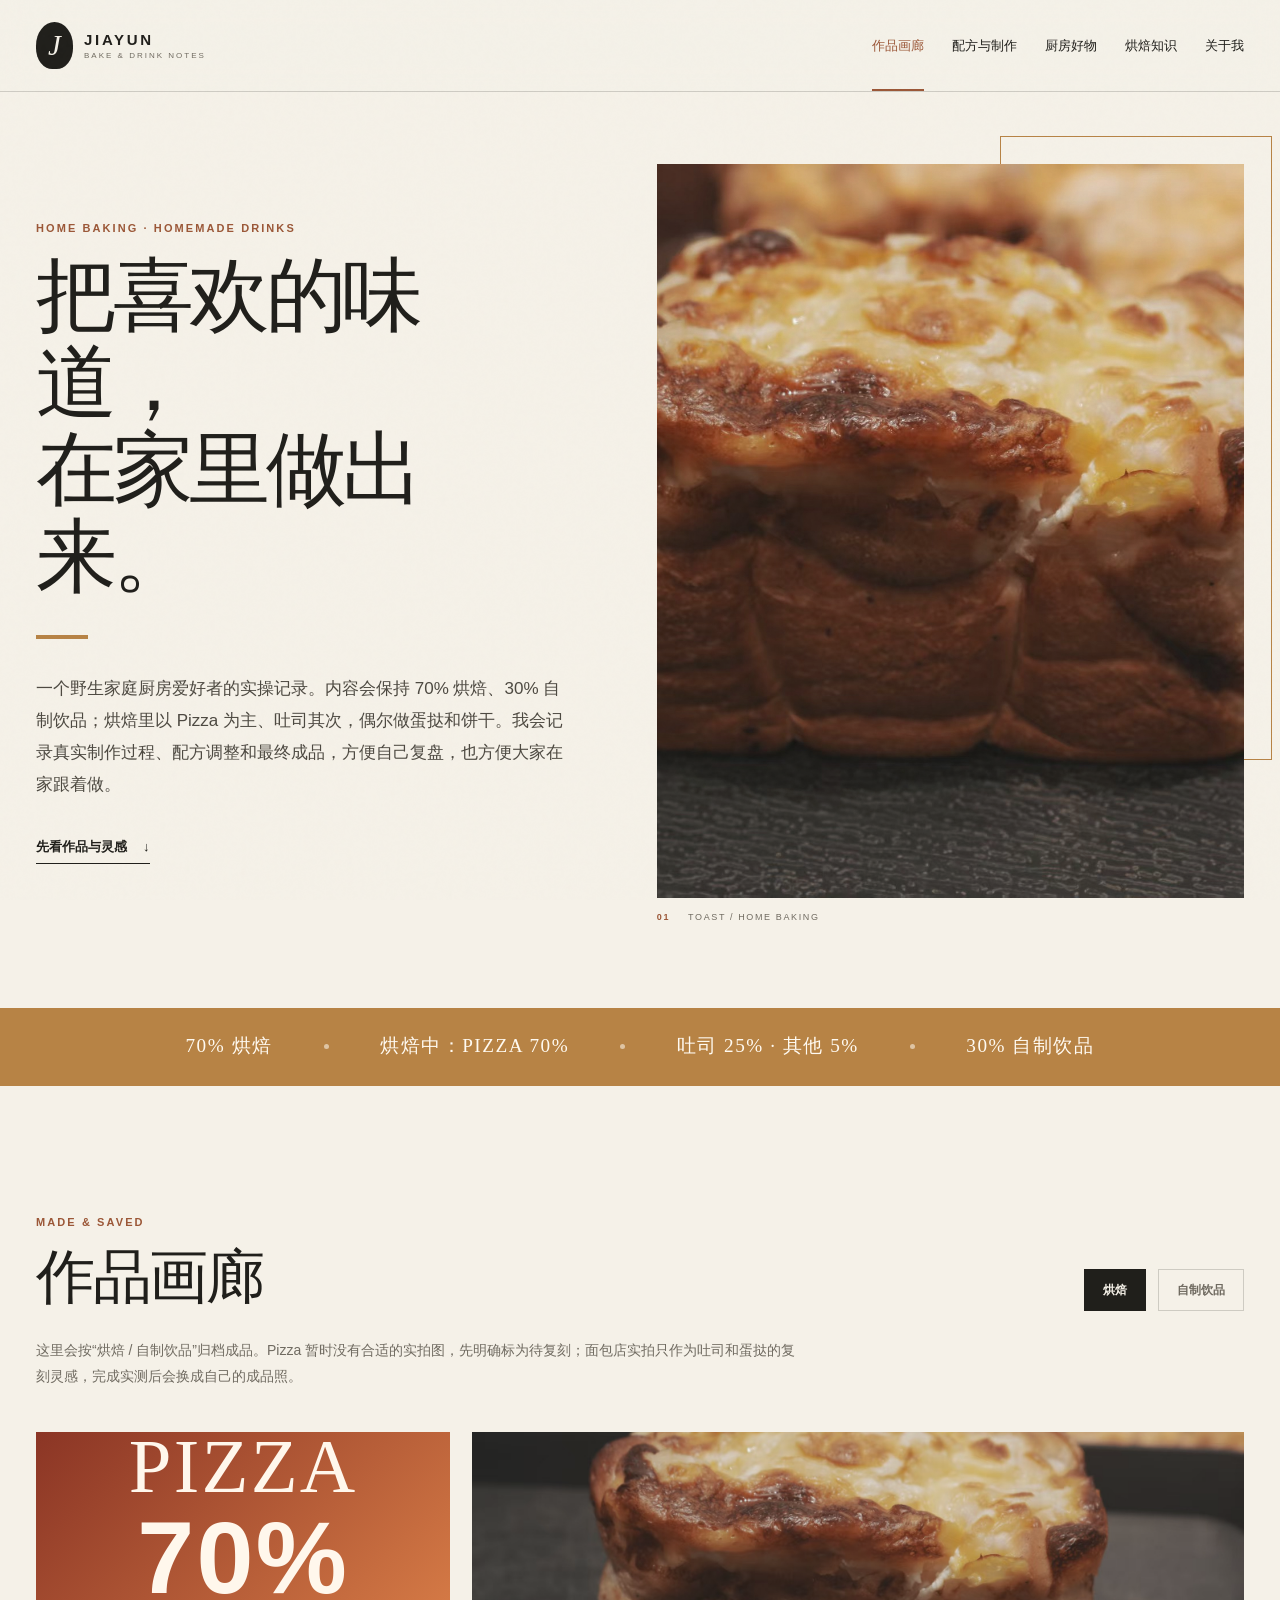
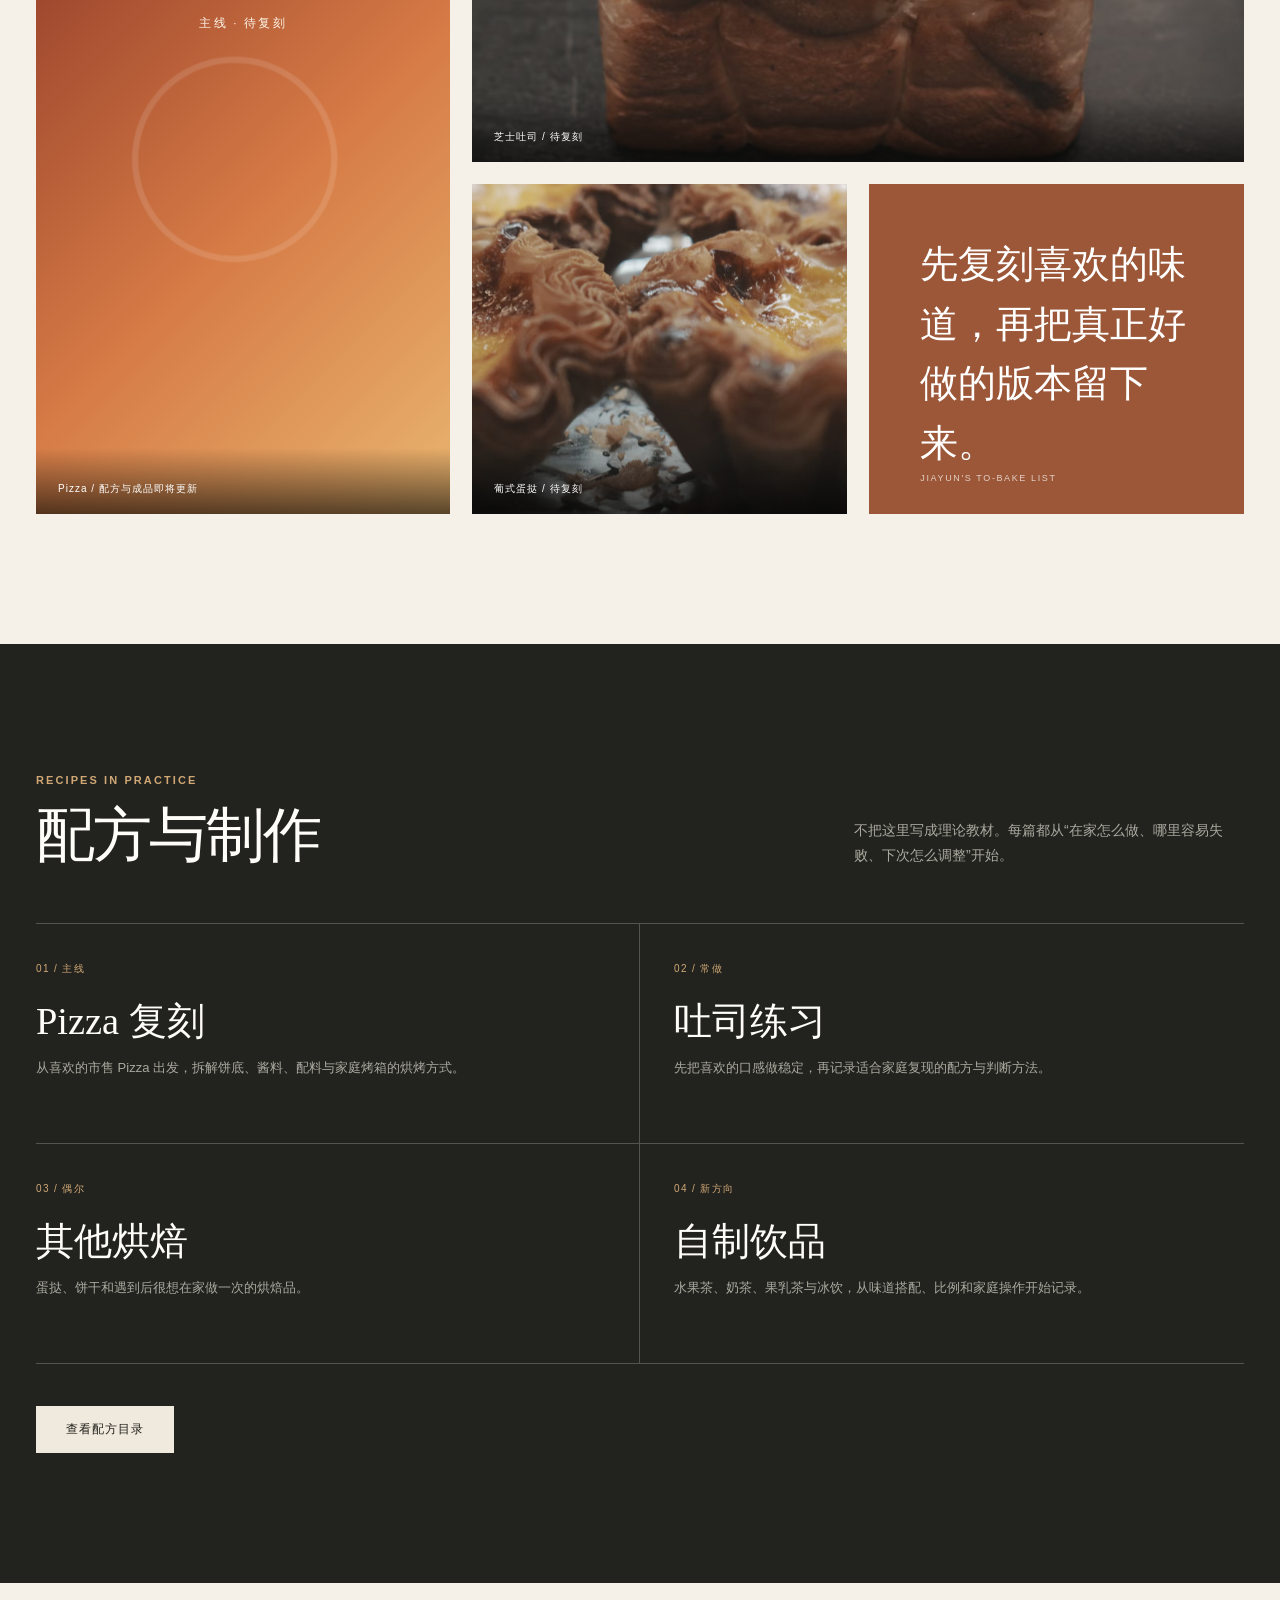
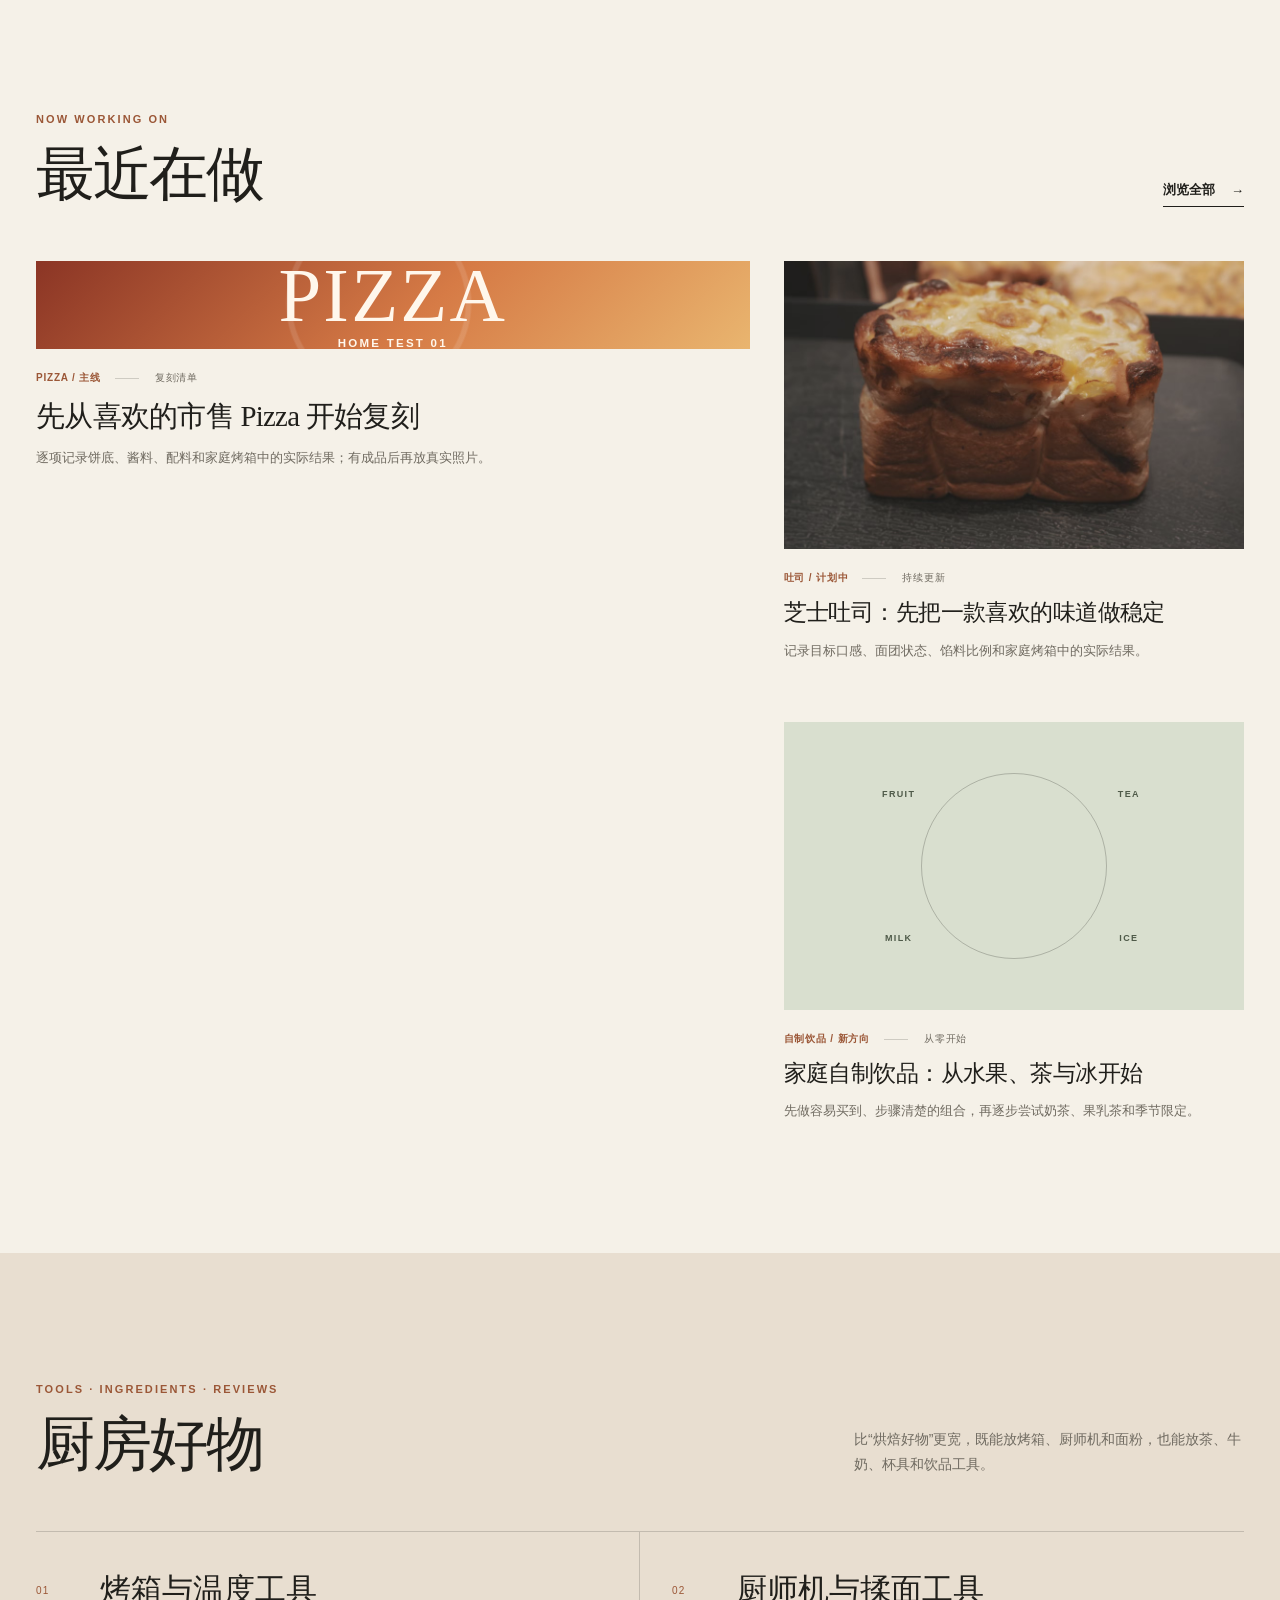
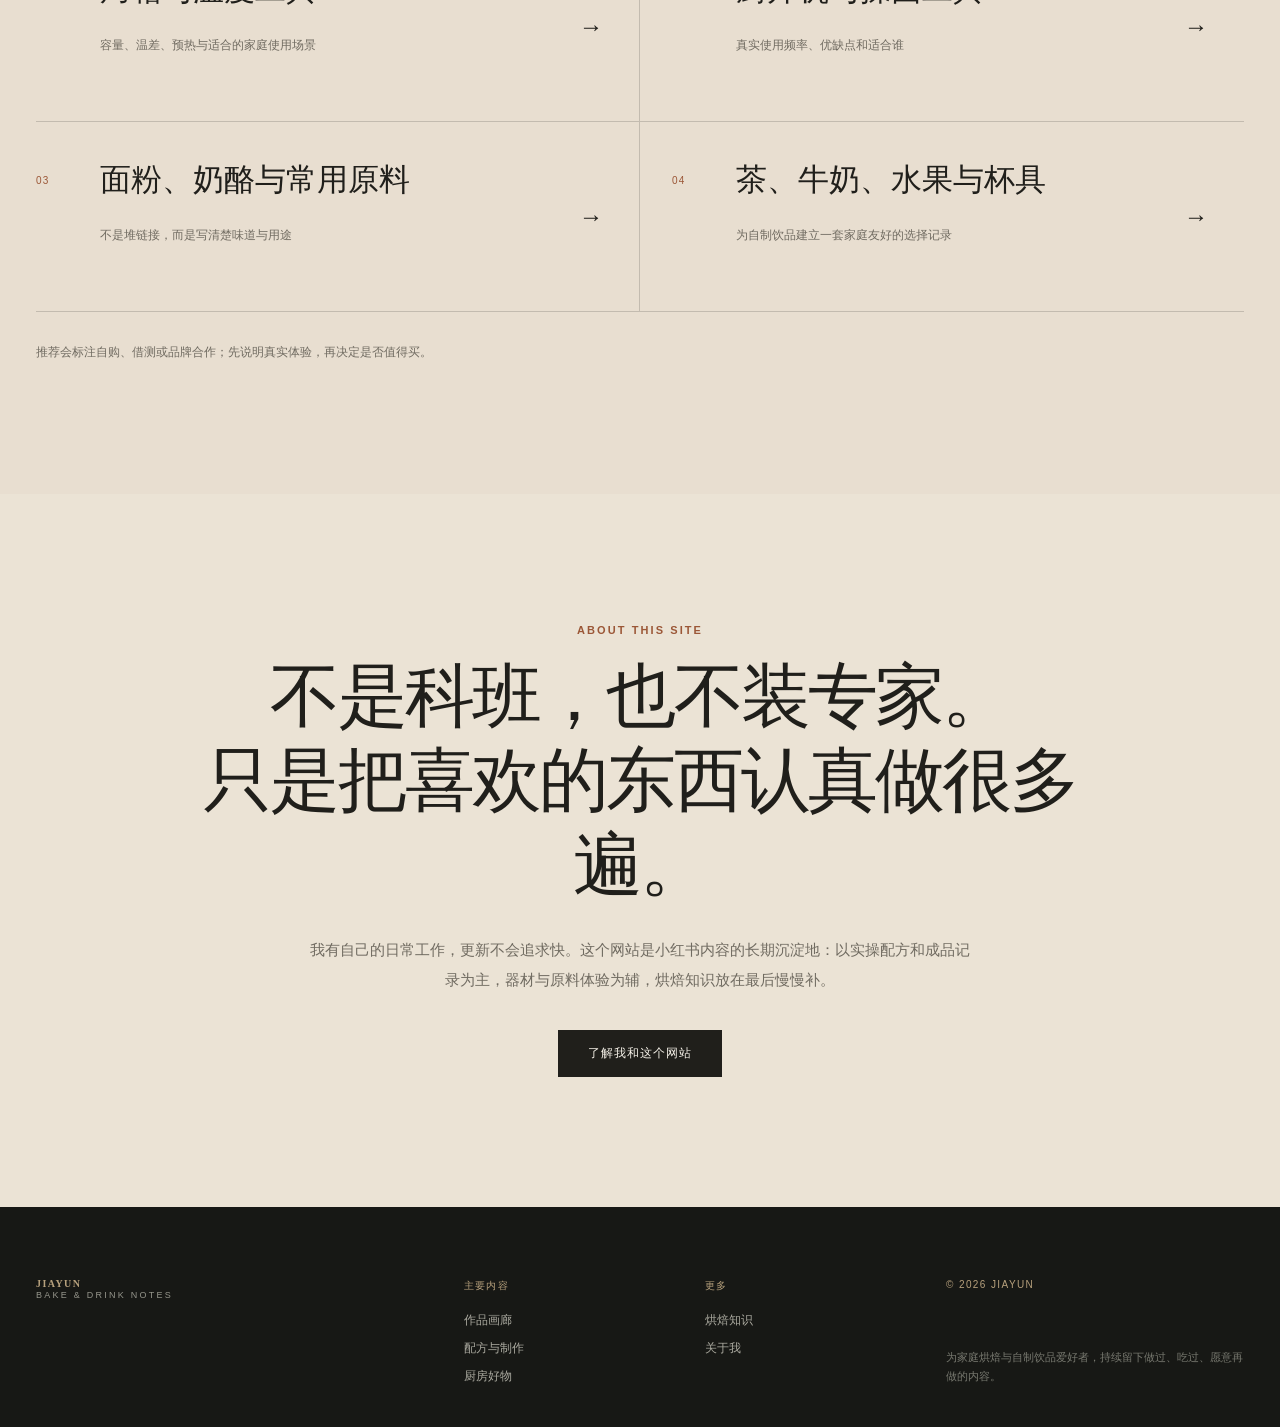
==== commit d58666a9: "Add files via upload" ====
--- a/index.html
+++ b/index.html
@@ -3,8 +3,8 @@
   <head>
     <meta charset="UTF-8" />
     <meta name="viewport" content="width=device-width, initial-scale=1.0" />
-    <meta name="description" content="Jiayun 的面团手记：吐司、披萨与欧式面包的配方、烘焙知识和制作记录。" />
-    <title>Jiayun 的面团手记</title>
+    <meta name="description" content="Jiayun 的家庭厨房记录：70% 家庭烘焙、30% 自制饮品；烘焙以 Pizza 和吐司为主，沉淀实操配方、复刻过程与厨房好物。" />
+    <title>Jiayun 的厨房练习｜家庭烘焙与自制饮品</title>
     <link rel="icon" href="favicon.svg" type="image/svg+xml" />
     <link rel="stylesheet" href="styles.css" />
     <script src="script.js" defer></script>
@@ -13,17 +13,16 @@
     <header class="site-header">
       <a class="brand" href="index.html" aria-label="返回首页">
         <span class="brand-mark">J</span>
-        <span><b>JIAYUN</b><small>DOUGH NOTES</small></span>
+        <span><b>JIAYUN</b><small>BAKE &amp; DRINK NOTES</small></span>
       </a>
       <button class="menu-button" type="button" aria-label="打开菜单" aria-expanded="false">
         <span></span><span></span>
       </button>
       <nav class="main-nav" aria-label="主导航">
-        <a class="active" href="index.html">首页</a>
+        <a class="active" href="#gallery">作品画廊</a>
         <a href="archive.html?category=recipe">配方与制作</a>
+        <a href="archive.html?category=favorites">厨房好物</a>
         <a href="archive.html?category=knowledge">烘焙知识</a>
-        <a href="archive.html?category=journal">制作手记</a>
-        <a href="#gallery">作品画廊</a>
         <a href="about.html">关于我</a>
       </nav>
     </header>
@@ -31,101 +30,135 @@
     <main>
       <section class="hero shell">
         <div class="hero-copy">
-          <p class="eyebrow">TOAST · PIZZA · ARTISAN BREAD</p>
-          <h1>把一块面团，<br />做得更好一点。</h1>
-          <p class="hero-intro">记录吐司、披萨、软欧与欧式面包的配方和方法，也整理发酵、整形、烘烤中的问题与解决思路。</p>
-          <a class="text-link" href="archive.html">查看全部内容 <span>↗</span></a>
+          <p class="eyebrow">HOME BAKING · HOMEMADE DRINKS</p>
+          <h1>把喜欢的味道，<br />在家里做出来。</h1>
+          <p class="hero-intro">一个野生家庭厨房爱好者的实操记录。内容会保持 70% 烘焙、30% 自制饮品；烘焙里以 Pizza 为主、吐司其次，偶尔做蛋挞和饼干。我会记录真实制作过程、配方调整和最终成品，方便自己复盘，也方便大家在家跟着做。</p>
+          <a class="text-link" href="#gallery">先看作品与灵感 <span>↓</span></a>
         </div>
         <figure class="hero-visual">
-          <img src="hero.jpg" alt="带有精细割纹的欧式面包" />
-          <figcaption><span>01</span> SOURDOUGH / FERMENTATION</figcaption>
+          <img src="cheese-toast.jpg" alt="芝士吐司成品特写" />
+          <figcaption><span>01</span> TOAST / HOME BAKING</figcaption>
         </figure>
       </section>
 
       <section class="ticker" aria-label="网站内容范围">
-        <div>配方与制作</div><i></i><div>烘焙知识</div><i></i><div>工具与食材</div><i></i><div>制作手记</div>
+        <div>70% 烘焙</div><i></i><div>烘焙中：PIZZA 70%</div><i></i><div>吐司 25% · 其他 5%</div><i></i><div>30% 自制饮品</div>
+      </section>
+
+      <section class="section shell" id="gallery">
+        <div class="section-heading gallery-heading">
+          <div><p class="eyebrow">MADE &amp; SAVED</p><h2>作品画廊</h2></div>
+          <div class="gallery-tabs" role="tablist" aria-label="作品分类">
+            <button class="active" type="button" data-gallery-filter="baking" aria-selected="true">烘焙</button>
+            <button type="button" data-gallery-filter="drinks" aria-selected="false">自制饮品</button>
+          </div>
+        </div>
+        <p class="gallery-intro">这里会按“烘焙 / 自制饮品”归档成品。Pizza 暂时没有合适的实拍图，先明确标为待复刻；面包店实拍只作为吐司和蛋挞的复刻灵感，完成实测后会换成自己的成品照。</p>
+        <div class="gallery-grid gallery-panel" data-gallery-panel="baking">
+          <figure class="gallery-item gallery-item--tall gallery-item--pizza"><div><span>PIZZA</span><b>70%</b><small>主线 · 待复刻</small></div><figcaption>Pizza / 配方与成品即将更新</figcaption></figure>
+          <figure class="gallery-item"><img src="cheese-toast.jpg" alt="芝士吐司复刻灵感" /><figcaption>芝士吐司 / 待复刻</figcaption></figure>
+          <figure class="gallery-item"><img src="egg-tarts.jpg" alt="葡式蛋挞复刻灵感" /><figcaption>葡式蛋挞 / 待复刻</figcaption></figure>
+          <figure class="gallery-item gallery-item--text"><blockquote>先复刻喜欢的味道，再把真正好做的版本留下来。</blockquote><span>JIAYUN'S TO-BAKE LIST</span></figure>
+        </div>
+        <div class="gallery-panel gallery-panel--drinks" data-gallery-panel="drinks" hidden>
+          <div class="drink-promise">
+            <p class="eyebrow">COMING SOON</p>
+            <h3>第一杯，从当季水果、茶底和冰开始。</h3>
+            <p>水果茶、奶茶、果乳茶和简单冰饮都会归在“自制饮品”里。先做实测，再补配方与成品图。</p>
+          </div>
+          <div class="drink-orbit" aria-hidden="true"><span>FRUIT</span><span>TEA</span><span>MILK</span><span>ICE</span></div>
+        </div>
+      </section>
+
+      <section class="section section--dark" id="recipes">
+        <div class="shell">
+          <div class="section-heading section-heading--light">
+            <div><p class="eyebrow">RECIPES IN PRACTICE</p><h2>配方与制作</h2></div>
+            <p class="section-note">不把这里写成理论教材。每篇都从“在家怎么做、哪里容易失败、下次怎么调整”开始。</p>
+          </div>
+          <div class="recipe-paths">
+            <article>
+              <span>01 / 主线</span><h3>Pizza 复刻</h3><p>从喜欢的市售 Pizza 出发，拆解饼底、酱料、配料与家庭烤箱的烘烤方式。</p>
+            </article>
+            <article>
+              <span>02 / 常做</span><h3>吐司练习</h3><p>先把喜欢的口感做稳定，再记录适合家庭复现的配方与判断方法。</p>
+            </article>
+            <article>
+              <span>03 / 偶尔</span><h3>其他烘焙</h3><p>蛋挞、饼干和遇到后很想在家做一次的烘焙品。</p>
+            </article>
+            <article>
+              <span>04 / 新方向</span><h3>自制饮品</h3><p>水果茶、奶茶、果乳茶与冰饮，从味道搭配、比例和家庭操作开始记录。</p>
+            </article>
+          </div>
+          <a class="button button--light" href="archive.html?category=recipe">查看配方目录</a>
+        </div>
       </section>
 
       <section class="section shell" id="latest">
         <div class="section-heading">
-          <div><p class="eyebrow">NEW NOTES</p><h2>最近更新</h2></div>
+          <div><p class="eyebrow">NOW WORKING ON</p><h2>最近在做</h2></div>
           <a class="text-link" href="archive.html">浏览全部 <span>→</span></a>
         </div>
-
         <div class="feature-grid">
           <article class="feature-card feature-card--lead">
-            <a class="card-image" href="post.html"><img src="loaf.jpg" alt="刚出炉的欧式面包" /></a>
+            <div class="card-image card-image--pizza" role="img" aria-label="Pizza 复刻计划文字图形"><span>PIZZA</span><b>HOME TEST 01</b></div>
             <div class="card-copy">
-              <p class="meta"><span>配方与制作</span><time datetime="2026-07-12">2026.07.12</time></p>
-              <h3><a href="post.html">高含水吐司：柔软不等于湿黏</a></h3>
-              <p>从面筋状态、面温和烘烤时间入手，整理一份可以重复制作的基础吐司配方。</p>
+              <p class="meta"><span>Pizza / 主线</span><time>复刻清单</time></p>
+              <h3>先从喜欢的市售 Pizza 开始复刻</h3>
+              <p>逐项记录饼底、酱料、配料和家庭烤箱中的实际结果；有成品后再放真实照片。</p>
             </div>
           </article>
-
           <article class="feature-card">
-            <a class="card-image" href="post.html"><img src="pizza-oven.jpg" alt="披萨烤炉前的制作过程" /></a>
+            <div class="card-image"><img src="cheese-toast.jpg" alt="芝士吐司复刻目标" /></div>
             <div class="card-copy">
-              <p class="meta"><span>烘焙知识</span><time datetime="2026-07-08">2026.07.08</time></p>
-              <h3><a href="post.html">一张披萨的发酵时间表</a></h3>
-              <p>室温、冷藏与酵母用量如何配合，做出轻盈而有支撑力的饼底。</p>
+              <p class="meta"><span>吐司 / 计划中</span><time>持续更新</time></p>
+              <h3>芝士吐司：先把一款喜欢的味道做稳定</h3>
+              <p>记录目标口感、面团状态、馅料比例和家庭烤箱中的实际结果。</p>
             </div>
           </article>
-
           <article class="feature-card">
-            <a class="card-image" href="post.html"><img src="dough.jpg" alt="正在揉制的面团" /></a>
+            <div class="card-image card-image--drink" role="img" aria-label="水果、茶、牛奶与冰块组成的自制饮品文字图形"><span>FRUIT</span><span>TEA</span><span>MILK</span><span>ICE</span></div>
             <div class="card-copy">
-              <p class="meta"><span>制作手记</span><time datetime="2026-07-02">2026.07.02</time></p>
-              <h3><a href="post.html">面团总是升温过快，我调整了这三步</a></h3>
-              <p>一次夏季制作记录：从液体温度、揉面节奏到发酵判断的实际调整。</p>
+              <p class="meta"><span>自制饮品 / 新方向</span><time>从零开始</time></p>
+              <h3>家庭自制饮品：从水果、茶与冰开始</h3>
+              <p>先做容易买到、步骤清楚的组合，再逐步尝试奶茶、果乳茶和季节限定。</p>
             </div>
           </article>
         </div>
       </section>
 
-      <section class="section section--dark" id="categories">
+      <section class="section favorites-section" id="favorites">
         <div class="shell">
-          <div class="section-heading section-heading--light">
-            <div><p class="eyebrow">EXPLORE</p><h2>按内容阅读</h2></div>
-            <p class="section-note">从配方开始，也可以先解决一个具体的烘焙问题。</p>
+          <div class="section-heading">
+            <div><p class="eyebrow">TOOLS · INGREDIENTS · REVIEWS</p><h2>厨房好物</h2></div>
+            <p class="section-note">比“烘焙好物”更宽，既能放烤箱、厨师机和面粉，也能放茶、牛奶、杯具和饮品工具。</p>
           </div>
-          <div class="category-list">
-            <a href="archive.html?category=recipe"><span>01</span><h3>配方与制作</h3><p>吐司、披萨、软欧与欧式面包</p><b>↗</b></a>
-            <a href="archive.html?category=knowledge"><span>02</span><h3>烘焙知识</h3><p>发酵、面筋、整形与烘烤原理</p><b>↗</b></a>
-            <a href="archive.html?category=journal"><span>03</span><h3>制作手记</h3><p>失败原因、调整过程与复盘记录</p><b>↗</b></a>
-            <a href="archive.html?category=tools"><span>04</span><h3>食材与工具</h3><p>面粉、酵母、烤箱和常用器具</p><b>↗</b></a>
+          <div class="favorites-grid">
+            <a href="archive.html?category=favorites"><span>01</span><h3>烤箱与温度工具</h3><p>容量、温差、预热与适合的家庭使用场景</p><b>→</b></a>
+            <a href="archive.html?category=favorites"><span>02</span><h3>厨师机与揉面工具</h3><p>真实使用频率、优缺点和适合谁</p><b>→</b></a>
+            <a href="archive.html?category=favorites"><span>03</span><h3>面粉、奶酪与常用原料</h3><p>不是堆链接，而是写清楚味道与用途</p><b>→</b></a>
+            <a href="archive.html?category=favorites"><span>04</span><h3>茶、牛奶、水果与杯具</h3><p>为自制饮品建立一套家庭友好的选择记录</p><b>→</b></a>
           </div>
-        </div>
-      </section>
-
-      <section class="section shell" id="gallery">
-        <div class="section-heading">
-          <div><p class="eyebrow">BAKED & DOCUMENTED</p><h2>作品画廊</h2></div>
-          <p class="section-note">记录成品的烤色、组织、切面与造型。</p>
-        </div>
-        <div class="gallery-grid">
-          <figure class="gallery-item gallery-item--tall"><img src="hands.jpg" alt="手捧刚出炉的欧式面包" /><figcaption>乡村酸种 / 2026.06</figcaption></figure>
-          <figure class="gallery-item"><img src="rack.jpg" alt="放在冷却架上的面包" /><figcaption>日常吐司 / 2026.05</figcaption></figure>
-          <figure class="gallery-item gallery-item--text"><blockquote>“好的配方给出比例，也应该告诉你如何判断状态。”</blockquote><span>JIAYUN'S NOTE 03</span></figure>
-          <figure class="gallery-item"><img src="loaf.jpg" alt="带叶片割纹的面包" /><figcaption>割纹练习 / 2026.04</figcaption></figure>
+          <p class="trust-note">推荐会标注自购、借测或品牌合作；先说明真实体验，再决定是否值得买。</p>
         </div>
       </section>
 
       <section class="about-strip">
         <div class="shell about-strip__inner">
           <p class="eyebrow">ABOUT THIS SITE</p>
-          <h2>一个野生烘焙爱好者的<br />配方库与制作记录。</h2>
-          <p>我偏爱细腻的发酵、清晰的风味，以及能在家中稳定复现的配方。这里不售卖面包，也没有课程；只分享我实际做过、认真整理过的内容。</p>
-          <a class="button" href="about.html">了解更多</a>
+          <h2>不是科班，也不装专家。<br />只是把喜欢的东西认真做很多遍。</h2>
+          <p>我有自己的日常工作，更新不会追求快。这个网站是小红书内容的长期沉淀地：以实操配方和成品记录为主，器材与原料体验为辅，烘焙知识放在最后慢慢补。</p>
+          <a class="button" href="about.html">了解我和这个网站</a>
         </div>
       </section>
     </main>
 
     <footer class="site-footer">
       <div class="shell footer-grid">
-        <div><p class="footer-logo">JIAYUN<br /><span>DOUGH NOTES</span></p></div>
-        <div><p>内容</p><a href="archive.html?category=recipe">配方与制作</a><a href="archive.html?category=knowledge">烘焙知识</a><a href="archive.html?category=journal">制作手记</a></div>
-        <div><p>更多</p><a href="#gallery">作品画廊</a><a href="about.html">关于我</a><a href="mailto:hello@example.com">联系</a></div>
-        <div class="footer-note"><p>© 2026 JIAYUN</p><span>持续记录面团的变化与每一次制作。</span></div>
+        <div><p class="footer-logo">JIAYUN<br /><span>BAKE &amp; DRINK NOTES</span></p></div>
+        <div><p>主要内容</p><a href="#gallery">作品画廊</a><a href="archive.html?category=recipe">配方与制作</a><a href="archive.html?category=favorites">厨房好物</a></div>
+        <div><p>更多</p><a href="archive.html?category=knowledge">烘焙知识</a><a href="about.html">关于我</a></div>
+        <div class="footer-note"><p>© 2026 JIAYUN</p><span>为家庭烘焙与自制饮品爱好者，持续留下做过、吃过、愿意再做的内容。</span></div>
       </div>
     </footer>
   </body>
--- a/styles.css
+++ b/styles.css
@@ -359,3 +359,177 @@
 @media (prefers-reduced-motion: reduce) {
   * { scroll-behavior: auto !important; transition-duration: 0.01ms !important; }
 }
+
+/* New positioning: baking + homemade drinks */
+.gallery-intro {
+  max-width: 760px;
+  margin: -28px 0 42px;
+  color: var(--muted);
+  font-size: 14px;
+  line-height: 1.9;
+}
+
+.gallery-tabs { display: flex; gap: 12px; }
+.gallery-tabs button {
+  min-height: 42px;
+  padding: 10px 18px;
+  border: 1px solid var(--line);
+  background: transparent;
+  color: var(--muted);
+  font: 600 12px/1 var(--sans);
+  cursor: pointer;
+}
+.gallery-tabs button.active { background: var(--ink); border-color: var(--ink); color: var(--paper); }
+.gallery-panel[hidden] { display: none; }
+
+.gallery-grid {
+  grid-template-columns: 1.05fr .95fr .95fr;
+  grid-template-rows: repeat(2, minmax(230px, 330px));
+}
+.gallery-grid .gallery-item:nth-child(2) { grid-column: 2 / 4; }
+.gallery-item img { object-position: center; }
+
+.gallery-panel--drinks {
+  min-height: 540px;
+  display: grid;
+  grid-template-columns: 1.1fr .9fr;
+  gap: 40px;
+  align-items: center;
+  padding: clamp(38px, 7vw, 90px);
+  background: #d9dfcf;
+}
+.drink-promise { max-width: 620px; }
+.drink-promise h3 { margin: 0 0 22px; font: 500 clamp(34px, 4.2vw, 62px)/1.22 var(--serif); letter-spacing: -.035em; }
+.drink-promise > p:last-child { margin: 0; color: #555c4e; line-height: 1.9; }
+.drink-orbit { position: relative; min-height: 330px; border: 1px solid rgba(32,31,27,.25); border-radius: 50%; }
+.drink-orbit::before, .drink-orbit::after { content: ""; position: absolute; inset: 17%; border: 1px solid rgba(32,31,27,.2); border-radius: 50%; }
+.drink-orbit::after { inset: 34%; background: rgba(255,255,255,.28); }
+.drink-orbit span { position: absolute; z-index: 1; font: 700 10px/1 var(--sans); letter-spacing: .16em; }
+.drink-orbit span:nth-child(1) { left: 12%; top: 26%; }
+.drink-orbit span:nth-child(2) { right: 13%; top: 22%; }
+.drink-orbit span:nth-child(3) { left: 16%; bottom: 20%; }
+.drink-orbit span:nth-child(4) { right: 16%; bottom: 23%; }
+
+.recipe-paths { display: grid; grid-template-columns: repeat(2, 1fr); border-top: 1px solid rgba(255,255,255,.22); margin-bottom: 42px; }
+.recipe-paths article { min-height: 220px; padding: 34px 34px 36px 0; border-bottom: 1px solid rgba(255,255,255,.22); }
+.recipe-paths article:nth-child(odd) { border-right: 1px solid rgba(255,255,255,.22); }
+.recipe-paths article:nth-child(even) { padding-left: 34px; }
+.recipe-paths span { color: #d1a875; font-size: 10px; letter-spacing: .14em; }
+.recipe-paths h3 { margin: 22px 0 12px; font: 500 clamp(28px, 3vw, 42px)/1.2 var(--serif); }
+.recipe-paths p { max-width: 500px; margin: 0; color: #aaa99f; font-size: 13px; line-height: 1.8; }
+.button--light { background: #f0e9dd; color: var(--ink); }
+
+.card-image--drink, .archive-card__image--drink {
+  position: relative;
+  display: grid;
+  grid-template-columns: 1fr 1fr;
+  place-items: center;
+  aspect-ratio: 16/10;
+  background: #d9dfcf;
+  color: #4f5a49;
+  overflow: hidden;
+}
+.card-image--drink::before, .archive-card__image--drink::before {
+  content: "";
+  position: absolute;
+  width: 40%;
+  aspect-ratio: 1;
+  border: 1px solid rgba(32,31,27,.24);
+  border-radius: 50%;
+}
+.card-image--drink span, .archive-card__image--drink span { z-index: 1; font-size: 9px; font-weight: 700; letter-spacing: .15em; }
+
+.favorites-section { background: #e8ded0; }
+.favorites-grid { display: grid; grid-template-columns: 1fr 1fr; border-top: 1px solid var(--line); }
+.favorites-grid a { display: grid; grid-template-columns: 44px 1fr 28px; gap: 12px 20px; align-items: center; min-height: 190px; padding: 32px; border-bottom: 1px solid var(--line); }
+.favorites-grid a:nth-child(odd) { border-right: 1px solid var(--line); padding-left: 0; }
+.favorites-grid span { color: var(--rust); font-size: 10px; letter-spacing: .13em; }
+.favorites-grid h3 { grid-column: 2; margin: 0; font: 500 clamp(24px, 2.4vw, 34px)/1.2 var(--serif); }
+.favorites-grid p { grid-column: 2; margin: 0; color: var(--muted); font-size: 12px; line-height: 1.7; }
+.favorites-grid b { grid-column: 3; grid-row: 1 / 4; font-size: 24px; font-weight: 400; transition: transform .2s; }
+.favorites-grid a:hover b { transform: translateX(5px); }
+.trust-note { margin: 30px 0 0; color: var(--muted); font-size: 12px; line-height: 1.8; }
+
+.archive-card__image { display: block; overflow: hidden; background: var(--paper-deep); }
+.archive-card__image img { aspect-ratio: 4/3; object-fit: cover; filter: saturate(.78); transition: transform .5s; }
+a.archive-card__image:hover img { transform: scale(1.03); }
+.archive-card__image--drink { aspect-ratio: 4/3; }
+.archive-card h2:not(:has(a)) { margin: 0 0 9px; font: 500 24px/1.35 var(--serif); }
+
+.gallery-item--pizza,
+.card-image--pizza,
+.archive-card__image--pizza {
+  background:
+    radial-gradient(circle at 48% 48%, transparent 0 23%, rgba(255,255,255,.12) 23.5% 24.5%, transparent 25%),
+    linear-gradient(135deg, #8b3525, #d67b46 55%, #e9b56f);
+  color: #fff7ec;
+}
+.gallery-item--pizza > div,
+.card-image--pizza,
+.archive-card__image--pizza,
+.archive-card__image--notes {
+  display: flex;
+  flex-direction: column;
+  align-items: center;
+  justify-content: center;
+  gap: .4rem;
+  letter-spacing: .14em;
+}
+.gallery-item--pizza span,
+.card-image--pizza span,
+.archive-card__image--pizza span {
+  font-family: Georgia, serif;
+  font-size: clamp(2.4rem, 6vw, 5.5rem);
+  line-height: .9;
+}
+.gallery-item--pizza b { font-size: clamp(3rem, 8vw, 7rem); line-height: 1; }
+.gallery-item--pizza small,
+.card-image--pizza b,
+.archive-card__image--pizza b { font-size: .72rem; }
+.archive-card__image--pizza,
+.archive-card__image--notes { aspect-ratio: 4/3; }
+.archive-card__image--notes { background: #e8dfd1; color: #3e332d; }
+.archive-card__image--notes span { font-size: .75rem; letter-spacing: .3em; }
+.archive-card__image--notes b { font-family: Georgia, serif; font-size: 3rem; }
+
+.about-image { margin: 0; }
+.about-image figcaption { margin-top: 12px; color: var(--muted); font-size: 10px; letter-spacing: .1em; }
+.article-body ul { margin: 0; padding-left: 24px; }
+.article-body li { margin-bottom: 16px; padding-left: 8px; }
+
+@media (max-width: 900px) {
+  .gallery-heading { align-items: flex-end; }
+  .gallery-grid { grid-template-columns: 1fr 1fr; grid-template-rows: 440px 250px 280px; }
+  .gallery-grid .gallery-item--tall { grid-column: 1 / 3; grid-row: auto; }
+  .gallery-grid .gallery-item:nth-child(2) { grid-column: 1 / 3; }
+  .gallery-panel--drinks { grid-template-columns: 1fr; }
+  .drink-orbit { min-height: 280px; }
+  .favorites-grid { grid-template-columns: 1fr; }
+  .favorites-grid a:nth-child(odd) { border-right: 0; padding-left: 32px; }
+}
+
+@media (max-width: 600px) {
+  .site-header { height: 70px; }
+  .main-nav { inset: 70px 0 auto; max-height: calc(100vh - 70px); overflow-y: auto; }
+  .main-nav a { min-height: 52px; }
+  .hero h1 { font-size: clamp(42px, 12.2vw, 52px); }
+  .hero-intro { line-height: 1.8; }
+  .hero-visual img { aspect-ratio: 4/3; }
+  .gallery-heading { flex-direction: column; align-items: flex-start; }
+  .gallery-tabs { width: 100%; }
+  .gallery-tabs button { flex: 1; }
+  .gallery-intro { margin-top: -12px; }
+  .gallery-grid { grid-template-columns: 1fr; grid-template-rows: repeat(4, 310px); }
+  .gallery-grid .gallery-item--tall, .gallery-grid .gallery-item:nth-child(2) { grid-column: auto; grid-row: auto; }
+  .gallery-panel--drinks { min-height: 600px; padding: 34px 24px; }
+  .drink-promise h3 { font-size: 35px; }
+  .drink-orbit { min-height: 260px; }
+  .recipe-paths { grid-template-columns: 1fr; }
+  .recipe-paths article, .recipe-paths article:nth-child(even) { min-height: auto; padding: 28px 0; border-right: 0; }
+  .card-image--drink { aspect-ratio: 4/3; }
+  .favorites-grid a, .favorites-grid a:nth-child(odd) { grid-template-columns: 32px 1fr 22px; min-height: 175px; padding: 28px 0; }
+  .favorites-grid h3 { font-size: 25px; }
+  .about-title h1 { font-size: 45px; }
+  .about-image img { height: auto; aspect-ratio: 4/5; }
+  .archive-card__image img, .archive-card__image--drink { aspect-ratio: 4/3; }
+}
